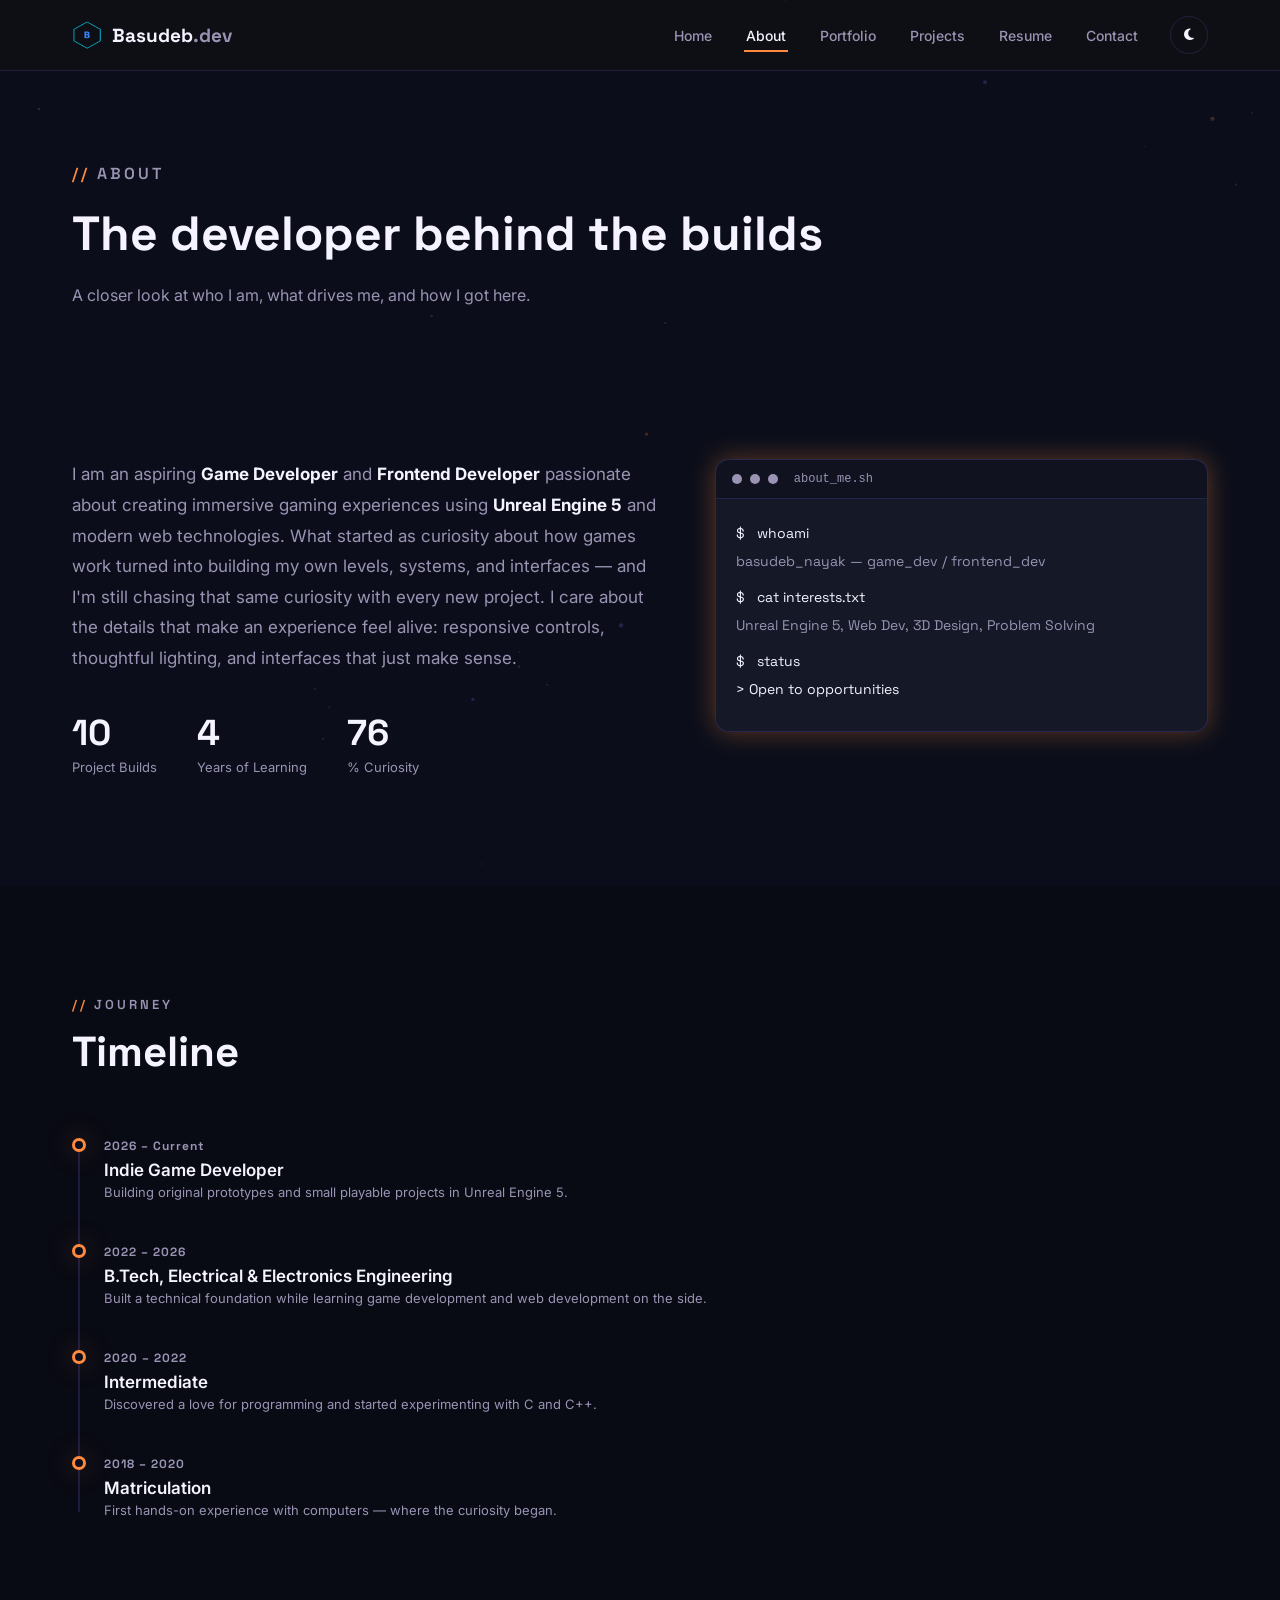
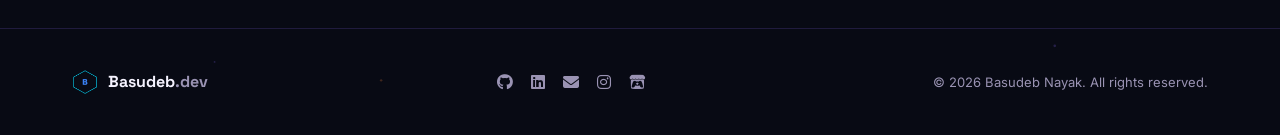
==== about.html @ e7316beb "Add files via upload" ====
<!DOCTYPE html>
<html lang="en">

<head>
  <meta charset="UTF-8">
  <meta name="viewport" content="width=device-width, initial-scale=1.0">
  <title>About | Basudeb Nayak</title>
  <meta name="description" content="About Basudeb Nayak — Game Developer and Frontend Developer.">

  <link rel="icon" href="images/logo.png" type="image/png">
  <link rel="preconnect" href="https://fonts.googleapis.com">
  <link
    href="https://fonts.googleapis.com/css2?family=Space+Grotesk:wght@400;500;600;700&family=Inter:wght@400;500;600&display=swap"
    rel="stylesheet">
  <link rel="stylesheet" href="https://cdnjs.cloudflare.com/ajax/libs/font-awesome/6.5.1/css/all.min.css">

  <link rel="stylesheet" href="css/style.css">
  <link rel="stylesheet" href="css/responsive.css">
</head>

<body>

  <!-- ===================== LOADING SCREEN ===================== -->
  <div id="loader">
    <div class="loader-inner">
      <div class="loader-hex"><span>BN</span></div>
      <div class="loader-bar">
        <div class="loader-fill"></div>
      </div>
      <p class="loader-text">INITIALIZING PORTFOLIO<span class="dots">...</span></p>
    </div>
  </div>

  <div id="scroll-progress"></div>
  <canvas id="particles"></canvas>

  <header id="navbar">
    <div class="nav-container">
      <a href="index.html" class="nav-logo">
        <img src="images/logo.png" alt="Logo">
        <span>Basudeb<em>.dev</em></span>
      </a>

      <div class="nav-right" id="navRight">
        <nav class="nav-links">
          <a href="index.html" class="nav-link">Home</a>
          <a href="about.html" class="nav-link">About</a>
          <a href="index.html#portfolio" class="nav-link">Portfolio</a>
          <a href="projects.html" class="nav-link">Projects</a>
          <a href="resume.html" class="nav-link">Resume</a>
          <a href="contact.html" class="nav-link">Contact</a>
        </nav>
        <div class="nav-actions">
          <button id="themeToggle" aria-label="Toggle theme"><i class="fa-solid fa-moon"></i></button>
        </div>
      </div>

      <button id="hamburger" aria-label="Toggle menu"><span></span><span></span><span></span></button>
    </div>
  </header>

  <main>

    <section class="page-hero">
      <div class="section-container">
        <p class="section-eyebrow reveal">ABOUT</p>
        <h1 class="reveal">The developer behind the builds</h1>
        <p class="reveal">A closer look at who I am, what drives me, and how I got here.</p>
      </div>
    </section>

    <section class="section tight">
      <div class="section-container">
        <div class="about-grid">
          <div class="about-card reveal">
            <p>I am an aspiring <strong>Game Developer</strong> and <strong>Frontend Developer</strong> passionate about
              creating immersive gaming experiences using <strong>Unreal Engine 5</strong> and modern web technologies.
              What started as curiosity about how games work turned into building my own levels, systems, and interfaces
              — and I'm still chasing that same curiosity with every new project. I care about the details that make an
              experience feel alive: responsive controls, thoughtful lighting, and interfaces that just make sense.</p>
            <div class="about-stats">
              <div class="stat"><span class="stat-num" data-count="10">0</span><span class="stat-label">Project
                  Builds</span></div>
              <div class="stat"><span class="stat-num" data-count="4">0</span><span class="stat-label">Years of
                  Learning</span></div>
              <div class="stat"><span class="stat-num" data-count="100">0</span><span class="stat-label">%
                  Curiosity</span></div>
            </div>
          </div>
          <div class="about-terminal reveal">
            <div class="terminal-head">
              <span class="t-dot"></span><span class="t-dot"></span><span class="t-dot"></span>
              <span class="t-title">about_me.sh</span>
            </div>
            <div class="terminal-body">
              <p><span class="prompt">$</span> whoami</p>
              <p class="out">basudeb_nayak — game_dev / frontend_dev</p>
              <p><span class="prompt">$</span> cat interests.txt</p>
              <p class="out">Unreal Engine 5, Web Dev, 3D Design, Problem Solving</p>
              <p><span class="prompt">$</span> status</p>
              <p class="out ok">&gt; Open to opportunities</p>
            </div>
          </div>
        </div>
      </div>
    </section>

    <section class="section alt">
      <div class="section-container">
        <p class="section-eyebrow reveal">JOURNEY</p>
        <h2 class="section-title reveal">Timeline</h2>

        <div class="timeline">
          <div class="timeline-item reveal">
            <div class="timeline-dot"></div>
            <div class="timeline-content">
              <span class="timeline-year">2026 – Current</span>
              <h4>Indie Game Developer</h4>
              <p>Building original prototypes and small playable projects in Unreal Engine 5.</p>
            </div>
          </div>
          <div class="timeline-item reveal">
            <div class="timeline-dot"></div>
            <div class="timeline-content">
              <span class="timeline-year">2022 – 2026</span>
              <h4>B.Tech, Electrical &amp; Electronics Engineering</h4>
              <p>Built a technical foundation while learning game development and web development on the side.</p>
            </div>
          </div>
          <div class="timeline-item reveal">
            <div class="timeline-dot"></div>
            <div class="timeline-content">
              <span class="timeline-year">2020 – 2022</span>
              <h4>Intermediate</h4>
              <p>Discovered a love for programming and started experimenting with C and C++.</p>
            </div>
          </div>
          <div class="timeline-item reveal">
            <div class="timeline-dot"></div>
            <div class="timeline-content">
              <span class="timeline-year">2018 – 2020</span>
              <h4>Matriculation</h4>
              <p>First hands-on experience with computers — where the curiosity began.</p>
            </div>
          </div>
        </div>
      </div>
    </section>

  </main>

  <footer class="footer">
    <div class="section-container footer-container">
      <div class="footer-brand">
        <img src="images/logo.png" alt="Logo">
        <span>Basudeb<em>.dev</em></span>
      </div>
      <div class="footer-socials">
        <a href="https://github.com/yourusername" target="_blank" rel="noopener" aria-label="GitHub"><i
            class="fa-brands fa-github"></i></a>
        <a href="https://linkedin.com/in/yourusername" target="_blank" rel="noopener" aria-label="LinkedIn"><i
            class="fa-brands fa-linkedin"></i></a>
        <a href="mailto:your.email@example.com" aria-label="Email"><i class="fa-solid fa-envelope"></i></a>
        <a href="https://instagram.com/yourusername" target="_blank" rel="noopener" aria-label="Instagram"><i
            class="fa-brands fa-instagram"></i></a>
        <a href="https://yourusername.itch.io" target="_blank" rel="noopener" aria-label="itch.io"><i
            class="fa-brands fa-itch-io"></i></a>
      </div>
      <p class="footer-copy">&copy; <span id="year"></span> Basudeb Nayak. All rights reserved.</p>
    </div>
  </footer>

  <button id="backToTop" aria-label="Back to top"><i class="fa-solid fa-chevron-up"></i></button>

  <script src="js/script.js"></script>
</body>

</html>
---- css/style.css ----
/* ==========================================================
   Basudeb Nayak — Portfolio
   style.css — base styles, layout, components, theme
   ========================================================== */

:root {
  /* Dark (default) theme — "arcade ember": deep indigo, amber primary, violet accent */
  --bg: #0B0E1A;
  --bg-alt: #080A14;
  --card: #141827;
  --card-hover: #1B2036;
  --primary: #FF8A3D;
  --accent: #8B6CFF;
  --text: #F5F3FF;
  --text-secondary: #9A93B3;
  --border: rgba(139, 108, 255, 0.18);
  --shadow-glow: 0 0 26px rgba(255, 138, 61, 0.35);
  --shadow-glow-accent: 0 0 26px rgba(139, 108, 255, 0.35);
  --invert-text: #0B0E1A;

  --font-display: 'Space Grotesk', sans-serif;
  --font-body: 'Inter', sans-serif;

  --radius: 14px;
  --radius-sm: 8px;
  --transition: 0.3s ease;
}

[data-theme="light"] {
  --bg: #FBF9FF;
  --bg-alt: #F3F0FA;
  --card: #FFFFFF;
  --card-hover: #F5F2FC;
  --primary: #E8672A;
  --accent: #6947E0;
  --text: #1C1832;
  --text-secondary: #6B6480;
  --border: rgba(105, 71, 224, 0.16);
  --shadow-glow: 0 0 26px rgba(232, 103, 42, 0.22);
  --shadow-glow-accent: 0 0 26px rgba(105, 71, 224, 0.2);
  --invert-text: #FFFFFF;
}

* { margin: 0; padding: 0; box-sizing: border-box; }

html { scroll-behavior: smooth; }

body {
  font-family: var(--font-body);
  background: var(--bg);
  color: var(--text);
  overflow-x: hidden;
  transition: background var(--transition), color var(--transition);
}

img { max-width: 100%; display: block; }
a { text-decoration: none; color: inherit; }
ul { list-style: none; }
button { font-family: inherit; cursor: pointer; border: none; background: none; color: inherit; }

:focus-visible { outline: 2px solid var(--primary); outline-offset: 3px; }

@media (prefers-reduced-motion: reduce) {
  *, *::before, *::after {
    animation-duration: 0.01ms !important;
    animation-iteration-count: 1 !important;
    transition-duration: 0.01ms !important;
    scroll-behavior: auto !important;
  }
}

.section-container {
  max-width: 1200px;
  margin: 0 auto;
  padding: 0 32px;
}

.section { padding: 110px 0; position: relative; }
.section.alt { background: var(--bg-alt); }
.section.tight { padding: 90px 0 110px; }

.section-eyebrow {
  font-family: var(--font-display);
  color: var(--text-secondary);
  letter-spacing: 3px;
  font-size: 13px;
  font-weight: 600;
  margin-bottom: 12px;
}
.section-eyebrow::before { content: '// '; color: var(--primary); }

.section-title {
  font-family: var(--font-display);
  font-size: clamp(28px, 4vw, 42px);
  font-weight: 700;
  margin-bottom: 56px;
}

.page-hero {
  padding: 160px 0 60px;
  text-align: left;
}
.page-hero .section-eyebrow { margin-bottom: 16px; }
.page-hero h1 {
  font-family: var(--font-display);
  font-size: clamp(32px, 5vw, 48px);
  font-weight: 700;
  margin-bottom: 18px;
}
.page-hero p {
  color: var(--text-secondary);
  font-size: 16px;
  max-width: 560px;
  line-height: 1.7;
}

/* ============== LOADER ============== */
#loader {
  position: fixed;
  inset: 0;
  background: var(--bg);
  z-index: 9999;
  display: flex;
  align-items: center;
  justify-content: center;
  transition: opacity 0.6s ease, visibility 0.6s ease;
}
#loader.hidden { opacity: 0; visibility: hidden; pointer-events: none; }

.loader-inner { text-align: center; }

.loader-hex {
  width: 90px;
  height: 90px;
  margin: 0 auto 24px;
  background: var(--card);
  border: 1px solid var(--border);
  clip-path: polygon(50% 0%, 100% 25%, 100% 75%, 50% 100%, 0% 75%, 0% 25%);
  display: flex;
  align-items: center;
  justify-content: center;
  font-family: var(--font-display);
  font-weight: 700;
  color: var(--text);
  font-size: 22px;
  animation: spin-pulse 2s ease-in-out infinite;
  box-shadow: var(--shadow-glow);
}

@keyframes spin-pulse {
  0%, 100% { transform: scale(1) rotate(0deg); }
  50% { transform: scale(1.08) rotate(8deg); }
}

.loader-bar {
  width: 220px;
  height: 3px;
  background: var(--card);
  border-radius: 4px;
  overflow: hidden;
  margin: 0 auto 16px;
}
.loader-fill {
  height: 100%;
  width: 0%;
  background: var(--primary);
  animation: loading-fill 1.4s ease forwards;
  box-shadow: var(--shadow-glow);
}
@keyframes loading-fill { to { width: 100%; } }

.loader-text {
  font-family: var(--font-display);
  font-size: 12px;
  letter-spacing: 2px;
  color: var(--text-secondary);
}

/* ============== SCROLL PROGRESS ============== */
#scroll-progress {
  position: fixed;
  top: 0; left: 0;
  height: 3px;
  width: 0%;
  background: var(--primary);
  z-index: 1001;
  box-shadow: var(--shadow-glow);
  transition: width 0.1s linear;
}

/* ============== PARTICLE BACKGROUND ============== */
#particles {
  position: fixed;
  inset: 0;
  z-index: 0;
  pointer-events: none;
  opacity: 0.5;
}

/* ============== NAVBAR ============== */
#navbar {
  position: fixed;
  top: 0; left: 0; right: 0;
  z-index: 1000;
  background: rgba(18, 18, 18, 0.6);
  backdrop-filter: blur(14px);
  -webkit-backdrop-filter: blur(14px);
  border-bottom: 1px solid var(--border);
  transition: background var(--transition);
}
[data-theme="light"] #navbar { background: rgba(255, 255, 255, 0.75); }

.nav-container {
  max-width: 1200px;
  margin: 0 auto;
  padding: 16px 32px;
  display: flex;
  align-items: center;
  justify-content: space-between;
}

.nav-logo {
  display: flex;
  align-items: center;
  gap: 10px;
  font-family: var(--font-display);
  font-weight: 700;
  font-size: 19px;
}
.nav-logo img { width: 30px; height: 30px; }
.nav-logo em { font-style: normal; color: var(--text-secondary); }

.nav-right { display: flex; align-items: center; gap: 30px; }
.nav-links { display: flex; gap: 30px; }
.nav-link {
  font-size: 14px;
  font-weight: 500;
  color: var(--text-secondary);
  position: relative;
  padding: 4px 2px;
  transition: color var(--transition);
}
.nav-link::after {
  content: '';
  position: absolute;
  left: 0; bottom: -4px;
  width: 0%;
  height: 2px;
  background: var(--primary);
  transition: width var(--transition);
}
.nav-link:hover, .nav-link.active { color: var(--text); }
.nav-link:hover::after, .nav-link.active::after { width: 100%; }

.nav-actions { display: flex; align-items: center; gap: 14px; }

#themeToggle {
  width: 38px; height: 38px;
  display: flex; align-items: center; justify-content: center;
  border: 1px solid var(--border);
  border-radius: 50%;
  color: var(--text);
  transition: border-color var(--transition), transform var(--transition);
}
#themeToggle:hover { border-color: var(--primary); transform: rotate(20deg); }

#hamburger {
  display: none;
  flex-direction: column;
  gap: 5px;
  width: 26px;
}
#hamburger span {
  height: 2px;
  background: var(--text);
  border-radius: 2px;
  transition: transform var(--transition), opacity var(--transition);
}
#hamburger.open span:nth-child(1) { transform: translateY(7px) rotate(45deg); }
#hamburger.open span:nth-child(2) { opacity: 0; }
#hamburger.open span:nth-child(3) { transform: translateY(-7px) rotate(-45deg); }

/* ============== BUTTONS ============== */
.btn {
  display: inline-flex;
  align-items: center;
  gap: 8px;
  padding: 13px 26px;
  border-radius: var(--radius-sm);
  font-weight: 600;
  font-size: 14px;
  transition: transform var(--transition), box-shadow var(--transition), background var(--transition), border-color var(--transition);
  white-space: nowrap;
}
.btn-primary {
  background: var(--primary);
  color: var(--invert-text);
  box-shadow: var(--shadow-glow);
}
.btn-primary:hover { transform: translateY(-3px); box-shadow: 0 0 34px rgba(255, 138, 61, 0.45); }
[data-theme="light"] .btn-primary:hover { box-shadow: 0 0 34px rgba(232, 103, 42, 0.3); }

.btn-outline {
  border: 1px solid var(--border);
  color: var(--text);
}
.btn-outline:hover { border-color: var(--primary); color: var(--primary); transform: translateY(-3px); }

.btn-ghost { color: var(--text-secondary); }
.btn-ghost:hover { color: var(--text); }

.btn-sm { padding: 9px 16px; font-size: 13px; }
.btn-block { width: 100%; justify-content: center; }

/* ============== HERO ============== */
.hero {
  min-height: 100vh;
  display: flex;
  align-items: center;
  position: relative;
  padding-top: 90px;
  overflow: hidden;
}

.hero-grid {
  position: absolute;
  inset: 0;
  background-image:
    linear-gradient(var(--border) 1px, transparent 1px),
    linear-gradient(90deg, var(--border) 1px, transparent 1px);
  background-size: 48px 48px;
  mask-image: radial-gradient(ellipse at 30% 40%, black 0%, transparent 70%);
  z-index: 0;
}

.hero-container {
  display: grid;
  grid-template-columns: 1.15fr 0.85fr;
  gap: 40px;
  align-items: center;
  position: relative;
  z-index: 1;
}

.hero-eyebrow {
  display: inline-flex;
  align-items: center;
  gap: 8px;
  font-family: var(--font-display);
  font-size: 12px;
  letter-spacing: 2px;
  color: var(--text-secondary);
  margin-bottom: 18px;
}
.hero-eyebrow .dot {
  width: 8px; height: 8px;
  border-radius: 50%;
  background: var(--primary);
  box-shadow: var(--shadow-glow);
  animation: blink 1.6s ease-in-out infinite;
}
@keyframes blink { 0%, 100% { opacity: 1; } 50% { opacity: 0.3; } }

.hero-text h1 {
  font-family: var(--font-display);
  font-size: clamp(34px, 5vw, 54px);
  font-weight: 700;
  line-height: 1.15;
  margin-bottom: 12px;
}
.highlight { color: var(--accent); border-bottom: 3px solid var(--primary); padding-bottom: 2px; }

.typing-wrap {
  font-family: var(--font-display);
  font-size: clamp(18px, 2.4vw, 26px);
  font-weight: 600;
  color: var(--text-secondary);
  min-height: 34px;
  margin-bottom: 20px;
}
.cursor { color: var(--primary); animation: blink 0.9s step-end infinite; }

.hero-desc {
  color: var(--text-secondary);
  font-size: 16px;
  max-width: 480px;
  margin-bottom: 32px;
  line-height: 1.7;
}

.hero-buttons { display: flex; flex-wrap: wrap; gap: 14px; margin-bottom: 32px; }

.hero-socials { display: flex; gap: 16px; }
.hero-socials a {
  width: 42px; height: 42px;
  border: 1px solid var(--border);
  border-radius: 50%;
  display: flex; align-items: center; justify-content: center;
  font-size: 17px;
  transition: all var(--transition);
}
.hero-socials a:hover {
  border-color: var(--primary);
  color: var(--text);
  transform: translateY(-4px);
  box-shadow: var(--shadow-glow-accent);
}

.hero-visual { position: relative; display: flex; align-items: center; justify-content: center; }

.hex-frame { position: relative; width: 300px; height: 300px; }
.hex-frame img {
  width: 100%; height: 100%; object-fit: cover;
  clip-path: polygon(50% 2%, 96% 26%, 96% 74%, 50% 98%, 4% 74%, 4% 26%);
}
.hex-ring {
  position: absolute; inset: -10px;
  fill: none;
  stroke: var(--text);
  stroke-width: 2;
  opacity: 0.6;
  animation: spin 14s linear infinite;
}
@keyframes spin { to { transform: rotate(360deg); } }

.hud-chip {
  position: absolute;
  display: flex; align-items: center; gap: 8px;
  background: var(--card);
  border: 1px solid var(--border);
  padding: 9px 14px;
  border-radius: 30px;
  font-size: 12px;
  font-weight: 600;
  box-shadow: 0 8px 24px rgba(0,0,0,0.35);
  animation: float 4s ease-in-out infinite;
}
.hud-chip i { color: var(--text); }
.chip-1 { top: 6%; left: -8%; animation-delay: 0s; }
.chip-2 { bottom: 12%; right: -10%; animation-delay: 1.2s; }
.chip-3 { bottom: -4%; left: 4%; animation-delay: 2.2s; }
@keyframes float { 0%, 100% { transform: translateY(0); } 50% { transform: translateY(-10px); } }

.scroll-cue {
  position: absolute;
  bottom: 32px; left: 50%;
  transform: translateX(-50%);
  color: var(--text-secondary);
  font-size: 18px;
  animation: float 2s ease-in-out infinite;
}

/* ============== REVEAL ANIMATION ============== */
.reveal {
  opacity: 0;
  transform: translateY(30px);
  transition: opacity 0.7s ease, transform 0.7s ease;
}
.reveal.in-view { opacity: 1; transform: translateY(0); }

/* ============== PORTFOLIO SECTION (Home: projects preview + skills) ============== */
.portfolio-subhead {
  display: flex;
  align-items: baseline;
  justify-content: space-between;
  flex-wrap: wrap;
  gap: 12px;
  margin-bottom: 32px;
}
.portfolio-subhead h3 { font-family: var(--font-display); font-size: 22px; }
.view-all-link { font-size: 13px; font-weight: 600; color: var(--text-secondary); display: inline-flex; align-items: center; gap: 6px; transition: color var(--transition), transform var(--transition); }
.view-all-link:hover { color: var(--text); transform: translateX(4px); }

/* ============== ABOUT ============== */
.about-grid {
  display: grid;
  grid-template-columns: 1.1fr 0.9fr;
  gap: 40px;
  align-items: start;
}

.about-card p {
  color: var(--text-secondary);
  font-size: 17px;
  line-height: 1.8;
  margin-bottom: 36px;
}
.about-card strong { color: var(--text); }

.about-stats { display: flex; gap: 40px; }
.stat-num {
  display: block;
  font-family: var(--font-display);
  font-size: 36px;
  font-weight: 700;
  color: var(--text);
}
.stat-label { color: var(--text-secondary); font-size: 13px; }

.about-terminal {
  background: var(--card);
  border: 1px solid var(--border);
  border-radius: var(--radius);
  overflow: hidden;
  box-shadow: var(--shadow-glow);
}
.terminal-head {
  display: flex; align-items: center; gap: 8px;
  padding: 12px 16px;
  background: rgba(0,0,0,0.2);
  border-bottom: 1px solid var(--border);
}
.t-dot { width: 10px; height: 10px; border-radius: 50%; background: var(--text-secondary); }
.t-title { margin-left: 8px; font-size: 12px; color: var(--text-secondary); font-family: monospace; }

.terminal-body { padding: 20px; font-family: 'Space Grotesk', monospace; font-size: 14px; line-height: 2; }
.terminal-body .prompt { color: var(--text); margin-right: 8px; }
.terminal-body .out { color: var(--text-secondary); margin-bottom: 8px; }
.terminal-body .out.ok { color: var(--text); }

/* ============== TIMELINE ============== */
.timeline { position: relative; padding-left: 32px; }
.timeline::before {
  content: '';
  position: absolute;
  left: 6px; top: 6px; bottom: 6px;
  width: 2px;
  background: var(--border);
}
.timeline-item { position: relative; padding-bottom: 40px; }
.timeline-item:last-child { padding-bottom: 0; }
.timeline-dot {
  position: absolute;
  left: -32px; top: 4px;
  width: 14px; height: 14px;
  border-radius: 50%;
  background: var(--bg);
  border: 3px solid var(--primary);
  box-shadow: var(--shadow-glow);
}
.timeline-year {
  display: inline-block;
  font-family: var(--font-display);
  font-size: 12px;
  color: var(--text-secondary);
  font-weight: 700;
  letter-spacing: 1px;
  margin-bottom: 6px;
}
.timeline-content h4 { font-size: 17px; font-weight: 600; margin-bottom: 4px; }
.timeline-content p { font-size: 13px; color: var(--text-secondary); }

/* ============== SKILLS ============== */
.skills-columns {
  display: grid;
  grid-template-columns: repeat(3, 1fr);
  gap: 40px;
}
.skill-category h3 {
  font-family: var(--font-display);
  font-size: 18px;
  margin-bottom: 24px;
  display: flex; align-items: center; gap: 10px;
}
.skill-category h3 i { color: var(--text-secondary); }

.skill-bar-item { margin-bottom: 20px; }
.skill-bar-label { display: flex; justify-content: space-between; font-size: 13px; margin-bottom: 8px; color: var(--text-secondary); }
.skill-bar {
  height: 8px;
  background: var(--card);
  border-radius: 8px;
  overflow: hidden;
  border: 1px solid var(--border);
}
.skill-fill {
  height: 100%;
  width: 0%;
  border-radius: 8px;
  background: var(--primary);
  box-shadow: var(--shadow-glow);
  transition: width 1.4s cubic-bezier(0.22, 1, 0.36, 1);
}

.skill-circles { display: grid; grid-template-columns: 1fr 1fr; gap: 24px; }
.circle-skill { display: flex; flex-direction: column; align-items: center; gap: 10px; }
.circle-skill svg { width: 84px; height: 84px; transform: rotate(-90deg); }
.circle-skill .bg { fill: none; stroke: var(--border); stroke-width: 8; }
.circle-skill .fg {
  fill: none;
  stroke: var(--primary);
  stroke-width: 8;
  stroke-linecap: round;
  stroke-dasharray: 264;
  stroke-dashoffset: 264;
  transition: stroke-dashoffset 1.6s cubic-bezier(0.22, 1, 0.36, 1);
}
.circle-label { font-size: 12px; text-align: center; color: var(--text-secondary); font-weight: 600; }

.skill-cards { display: grid; grid-template-columns: 1fr 1fr; gap: 16px; }
.skill-card {
  background: var(--card);
  border: 1px solid var(--border);
  border-radius: var(--radius-sm);
  padding: 20px 12px;
  display: flex; flex-direction: column; align-items: center; gap: 10px;
  transition: transform var(--transition), box-shadow var(--transition), border-color var(--transition);
}
.skill-card i { font-size: 26px; color: var(--text-secondary); }
.skill-card span { font-size: 13px; font-weight: 600; }
.skill-card:hover { transform: translateY(-6px); border-color: var(--primary); box-shadow: var(--shadow-glow-accent); }
.skill-card:hover i { color: var(--text); }

/* ============== PROJECTS ============== */
.filter-buttons { display: flex; gap: 12px; margin-bottom: 40px; flex-wrap: wrap; }
.filter-btn {
  padding: 9px 20px;
  border: 1px solid var(--border);
  border-radius: 30px;
  font-size: 13px;
  font-weight: 600;
  color: var(--text-secondary);
  transition: all var(--transition);
}
.filter-btn:hover { color: var(--text); border-color: var(--primary); }
.filter-btn.active {
  background: var(--primary);
  color: var(--invert-text);
  border-color: transparent;
}

.projects-grid {
  display: grid;
  grid-template-columns: repeat(3, 1fr);
  gap: 28px;
}
.project-card {
  background: var(--card);
  border: 1px solid var(--border);
  border-radius: var(--radius);
  overflow: hidden;
  transition: transform 0.45s ease, box-shadow 0.45s ease;
  transform-style: preserve-3d;
  cursor: pointer;
}
.project-card:hover {
  transform: translateY(-10px) rotateX(3deg) rotateY(-3deg);
  box-shadow: var(--shadow-glow);
}
.project-card.hide { display: none; }

.project-img { overflow: hidden; height: 190px; }
.project-img img { width: 100%; height: 100%; object-fit: cover; transition: transform 0.6s ease; }
.project-card:hover .project-img img { transform: scale(1.08); }

.project-body { padding: 22px; }
.project-body h3 { font-family: var(--font-display); font-size: 19px; margin-bottom: 10px; }
.project-body p { color: var(--text-secondary); font-size: 14px; line-height: 1.7; margin-bottom: 16px; }

.project-tech { display: flex; flex-wrap: wrap; gap: 8px; margin-bottom: 4px; }
.project-tech span {
  font-size: 11px;
  font-weight: 600;
  padding: 5px 10px;
  border-radius: 20px;
  background: var(--bg-alt);
  border: 1px solid var(--border);
  color: var(--text-secondary);
}
.project-links { display: flex; gap: 10px; flex-wrap: wrap; margin-top: 16px; }

.project-open-hint {
  display: inline-flex; align-items: center; gap: 6px;
  font-size: 12px; font-weight: 600; color: var(--text-secondary);
}

/* ---- Project modal ---- */
.modal-overlay {
  position: fixed; inset: 0;
  background: rgba(0,0,0,0.7);
  backdrop-filter: blur(6px);
  z-index: 2000;
  display: flex;
  align-items: flex-start;
  justify-content: center;
  padding: 60px 20px;
  opacity: 0;
  visibility: hidden;
  transition: opacity 0.35s ease, visibility 0.35s ease;
  overflow-y: auto;
}
.modal-overlay.open { opacity: 1; visibility: visible; }

.modal-box {
  background: var(--card);
  border: 1px solid var(--border);
  border-radius: var(--radius);
  max-width: 720px;
  width: 100%;
  padding: 0;
  transform: translateY(24px);
  transition: transform 0.35s ease;
  box-shadow: var(--shadow-glow);
}
.modal-overlay.open .modal-box { transform: translateY(0); }

.modal-media {
  position: relative;
  width: 100%;
  aspect-ratio: 16/9;
  background: #000;
  border-radius: var(--radius) var(--radius) 0 0;
  overflow: hidden;
}
.modal-media iframe, .modal-media img { width: 100%; height: 100%; object-fit: cover; border: none; }

.modal-close {
  position: absolute;
  top: 14px; right: 14px;
  width: 36px; height: 36px;
  border-radius: 50%;
  background: rgba(0,0,0,0.6);
  color: #fff;
  display: flex; align-items: center; justify-content: center;
  z-index: 2;
  transition: background var(--transition);
}
.modal-close:hover { background: rgba(0,0,0,0.85); }

.modal-content { padding: 30px 32px 32px; }
.modal-content h3 { font-family: var(--font-display); font-size: 24px; margin-bottom: 6px; }
.modal-tags { display: flex; gap: 8px; flex-wrap: wrap; margin-bottom: 20px; }
.modal-block { margin-bottom: 20px; }
.modal-block h4 { font-size: 13px; letter-spacing: 1px; text-transform: uppercase; color: var(--text-secondary); margin-bottom: 8px; }
.modal-block p, .modal-block li { font-size: 14px; color: var(--text-secondary); line-height: 1.75; }
.modal-block ul { padding-left: 18px; list-style: disc; }
.modal-actions { display: flex; gap: 12px; flex-wrap: wrap; margin-top: 24px; }

/* ============== RESUME PAGE ============== */
.resume-panel {
  background: var(--card);
  border: 1px solid var(--border);
  border-radius: var(--radius);
  padding: 32px;
  display: flex;
  align-items: center;
  justify-content: space-between;
  gap: 24px;
  margin-bottom: 64px;
  box-shadow: var(--shadow-glow);
  flex-wrap: wrap;
}
.resume-info { display: flex; align-items: center; gap: 20px; }
.resume-icon { font-size: 40px; color: var(--text-secondary); }
.resume-info h3 { font-family: var(--font-display); font-size: 18px; margin-bottom: 6px; }
.resume-info p { color: var(--text-secondary); font-size: 14px; }
.resume-actions { display: flex; gap: 12px; flex-wrap: wrap; }

.resume-doc {
  background: var(--card);
  border: 1px solid var(--border);
  border-radius: var(--radius);
  padding: 40px;
}
.resume-doc-head { display: flex; justify-content: space-between; align-items: flex-start; flex-wrap: wrap; gap: 20px; margin-bottom: 36px; padding-bottom: 24px; border-bottom: 1px solid var(--border); }
.resume-doc-head h3 { font-family: var(--font-display); font-size: 26px; margin-bottom: 6px; }
.resume-doc-head p { color: var(--text-secondary); font-size: 14px; }
.resume-block { margin-bottom: 32px; }
.resume-block:last-child { margin-bottom: 0; }
.resume-block h4 { font-family: var(--font-display); font-size: 15px; letter-spacing: 1px; text-transform: uppercase; color: var(--text-secondary); margin-bottom: 16px; }
.resume-block p { color: var(--text-secondary); font-size: 14px; line-height: 1.8; }
.resume-skill-tags { display: flex; flex-wrap: wrap; gap: 10px; }
.resume-skill-tags span { font-size: 12px; font-weight: 600; padding: 7px 14px; border-radius: 20px; background: var(--bg-alt); border: 1px solid var(--border); }
.resume-entry { display: flex; justify-content: space-between; gap: 20px; padding: 14px 0; border-bottom: 1px solid var(--border); flex-wrap: wrap; }
.resume-entry:last-child { border-bottom: none; }
.resume-entry-title { font-weight: 600; font-size: 14px; }
.resume-entry-sub { font-size: 13px; color: var(--text-secondary); }
.resume-entry-date { font-size: 12px; color: var(--text-secondary); font-family: var(--font-display); white-space: nowrap; }

/* ============== CONTACT ============== */
.contact-grid {
  display: grid;
  grid-template-columns: 0.8fr 1.2fr;
  gap: 48px;
}
.contact-lead { color: var(--text-secondary); font-size: 16px; line-height: 1.7; margin-bottom: 32px; }
.contact-item {
  display: flex; align-items: center; gap: 14px;
  padding: 14px 0;
  border-bottom: 1px solid var(--border);
  font-size: 14px;
  font-weight: 500;
  transition: color var(--transition), transform var(--transition);
}
.contact-item i { color: var(--text-secondary); width: 20px; text-align: center; }
.contact-item:hover { color: var(--text); transform: translateX(6px); }

.contact-form { display: flex; flex-direction: column; gap: 22px; }
.form-group { position: relative; }
.form-group input, .form-group textarea {
  width: 100%;
  padding: 14px 16px;
  background: var(--bg-alt);
  border: 1px solid var(--border);
  border-radius: var(--radius-sm);
  color: var(--text);
  font-family: inherit;
  font-size: 14px;
  resize: vertical;
  transition: border-color var(--transition), box-shadow var(--transition);
}
.form-group input:focus, .form-group textarea:focus {
  outline: none;
  border-color: var(--primary);
  box-shadow: 0 0 0 3px rgba(139, 108, 255, 0.18);
}
[data-theme="light"] .form-group input:focus, [data-theme="light"] .form-group textarea:focus {
  box-shadow: 0 0 0 3px rgba(105, 71, 224, 0.14);
}
.form-group label {
  position: absolute;
  left: 16px; top: 14px;
  color: var(--text-secondary);
  font-size: 14px;
  pointer-events: none;
  transition: all var(--transition);
  background: var(--bg-alt);
  padding: 0 4px;
}
.form-group input:focus + label,
.form-group input:not(:placeholder-shown) + label,
.form-group textarea:focus + label,
.form-group textarea:not(:placeholder-shown) + label {
  top: -9px;
  font-size: 11px;
  color: var(--text);
}
.form-note { font-size: 13px; color: var(--text); min-height: 18px; text-align: center; }

/* ============== FOOTER ============== */
.footer {
  background: var(--bg-alt);
  border-top: 1px solid var(--border);
  padding: 40px 0;
}
.footer-container {
  display: flex;
  align-items: center;
  justify-content: space-between;
  flex-wrap: wrap;
  gap: 20px;
}
.footer-brand { display: flex; align-items: center; gap: 10px; font-family: var(--font-display); font-weight: 700; }
.footer-brand img { width: 26px; height: 26px; }
.footer-brand em { font-style: normal; color: var(--text-secondary); }
.footer-socials { display: flex; gap: 18px; }
.footer-socials a { font-size: 16px; color: var(--text-secondary); transition: color var(--transition); }
.footer-socials a:hover { color: var(--text); }
.footer-copy { font-size: 13px; color: var(--text-secondary); }

/* ============== BACK TO TOP (bottom-left) ============== */
#backToTop {
  position: fixed;
  bottom: 28px; left: 28px;
  width: 46px; height: 46px;
  border-radius: 50%;
  background: var(--primary);
  color: var(--invert-text);
  display: flex; align-items: center; justify-content: center;
  box-shadow: var(--shadow-glow);
  opacity: 0;
  visibility: hidden;
  transform: translateY(20px);
  transition: all var(--transition);
  z-index: 900;
}
#backToTop.show { opacity: 1; visibility: visible; transform: translateY(0); }
#backToTop:hover { transform: translateY(-4px); }
---- css/responsive.css ----
/* ==========================================================
   responsive.css — tablet & mobile breakpoints
   ========================================================== */

/* ============== TABLET (<= 1024px) ============== */
@media (max-width: 1024px) {
  .section { padding: 90px 0; }

  .hero-container { grid-template-columns: 1fr; text-align: left; }
  .hero-visual { order: -1; margin-bottom: 20px; }
  .hex-frame { width: 220px; height: 220px; margin: 0 auto; }

  .about-grid { grid-template-columns: 1fr; }
  .skills-columns { grid-template-columns: 1fr 1fr; }
  .projects-grid { grid-template-columns: 1fr 1fr; }
  .contact-grid { grid-template-columns: 1fr; }
  .resume-doc { padding: 30px; }
}

/* ============== MOBILE NAV (<= 900px) ============== */
@media (max-width: 900px) {
  #hamburger { display: flex; }

  .nav-right {
    position: fixed;
    top: 66px; right: 0;
    width: 260px;
    height: calc(100vh - 66px);
    background: var(--bg);
    border-left: 1px solid var(--border);
    flex-direction: column;
    align-items: flex-start;
    justify-content: flex-start;
    padding: 32px 28px;
    gap: 28px;
    transform: translateX(100%);
    transition: transform 0.35s ease;
    z-index: 999;
  }
  .nav-right.open { transform: translateX(0); }
  .nav-links { flex-direction: column; gap: 22px; }
}

/* ============== SMALL TABLET / LARGE PHONE (<= 768px) ============== */
@media (max-width: 768px) {
  .section-container { padding: 0 22px; }

  .hero-buttons { flex-direction: column; align-items: stretch; }
  .hero-buttons .btn { justify-content: center; }

  .skills-columns { grid-template-columns: 1fr; }
  .skill-circles { grid-template-columns: 1fr 1fr; }

  .projects-grid { grid-template-columns: 1fr; }

  .about-stats { gap: 24px; flex-wrap: wrap; }

  .resume-panel { flex-direction: column; align-items: flex-start; }
  .resume-actions { width: 100%; }
  .resume-actions .btn { flex: 1; justify-content: center; }
  .resume-entry { flex-direction: column; gap: 4px; }

  .footer-container { flex-direction: column; text-align: center; }
}

/* ============== MOBILE (<= 480px) ============== */
@media (max-width: 480px) {
  .hero { padding-top: 100px; }
  .hero-text h1 { font-size: 30px; }
  .typing-wrap { font-size: 17px; }

  .hex-frame { width: 180px; height: 180px; }
  .hud-chip { font-size: 10px; padding: 7px 10px; }
  .chip-1 { left: -4%; }
  .chip-2 { right: -4%; }

  .section-title { font-size: 26px; }
  .page-hero { padding: 140px 0 40px; }

  .skill-cards { grid-template-columns: 1fr 1fr; }
  .filter-buttons { gap: 8px; }
  .filter-btn { padding: 7px 14px; font-size: 12px; }

  .modal-content { padding: 22px 18px 26px; }
  #backToTop { left: 16px; bottom: 16px; width: 42px; height: 42px; }
}
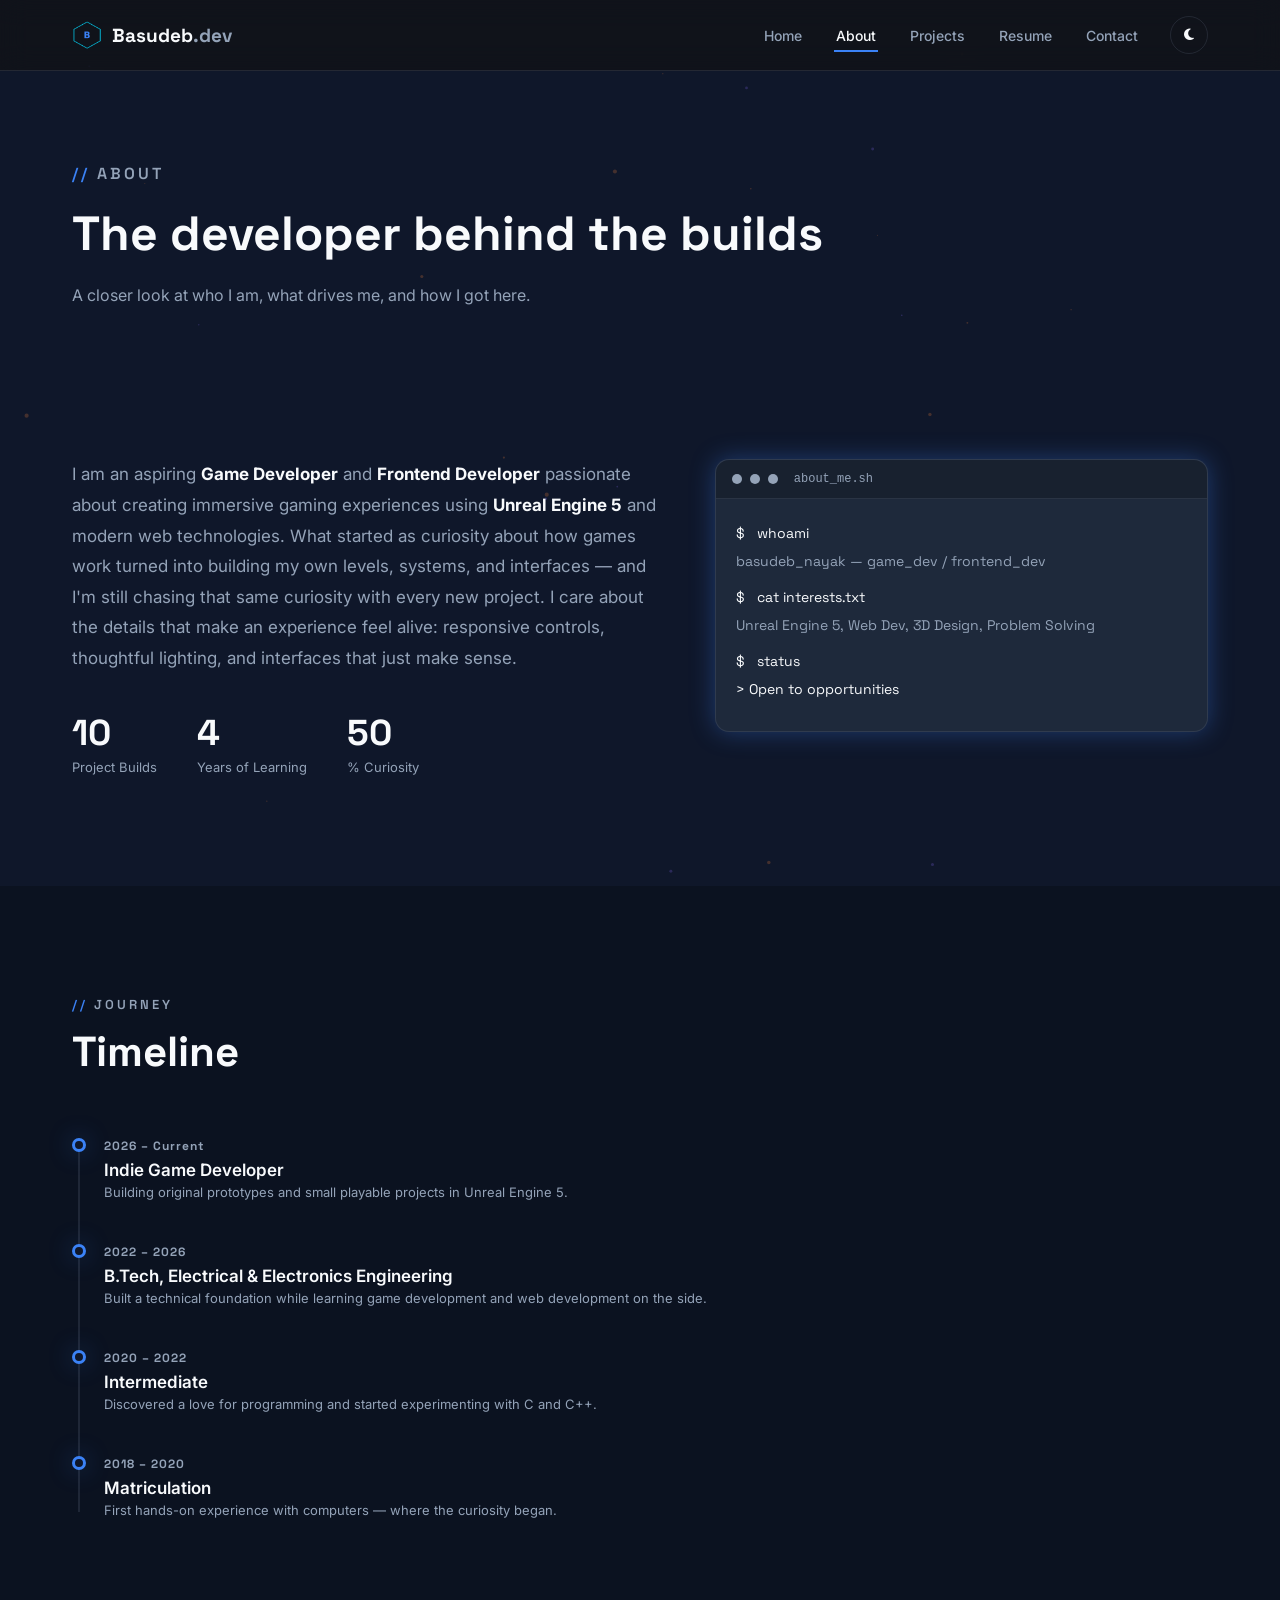
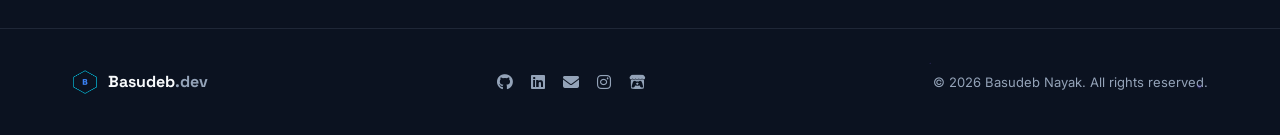
==== commit 776a6051: "Update about.html remove portfolio option from navbar in about page" ====
--- a/about.html
+++ b/about.html
@@ -45,7 +45,6 @@
         <nav class="nav-links">
           <a href="index.html" class="nav-link">Home</a>
           <a href="about.html" class="nav-link">About</a>
-          <a href="index.html#portfolio" class="nav-link">Portfolio</a>
           <a href="projects.html" class="nav-link">Projects</a>
           <a href="resume.html" class="nav-link">Resume</a>
           <a href="contact.html" class="nav-link">Contact</a>
@@ -175,4 +174,4 @@
   <script src="js/script.js"></script>
 </body>
 
-</html>+</html>
--- a/css/style.css
+++ b/css/style.css
@@ -4,19 +4,19 @@
    ========================================================== */
 
 :root {
-  /* Dark (default) theme — "arcade ember": deep indigo, amber primary, violet accent */
-  --bg: #0B0E1A;
-  --bg-alt: #080A14;
-  --card: #141827;
-  --card-hover: #1B2036;
-  --primary: #FF8A3D;
-  --accent: #8B6CFF;
-  --text: #F5F3FF;
-  --text-secondary: #9A93B3;
-  --border: rgba(139, 108, 255, 0.18);
-  --shadow-glow: 0 0 26px rgba(255, 138, 61, 0.35);
-  --shadow-glow-accent: 0 0 26px rgba(139, 108, 255, 0.35);
-  --invert-text: #0B0E1A;
+  /* Dark (default) theme — blue/cyan, matching the old site */
+  --bg: #0F172A;
+  --bg-alt: #0B1220;
+  --card: #1E293B;
+  --card-hover: #24324a;
+  --primary: #3B82F6;
+  --accent: #06B6D4;
+  --text: #F8FAFC;
+  --text-secondary: #94A3B8;
+  --border: rgba(148, 163, 184, 0.15);
+  --shadow-glow: 0 0 24px rgba(59, 130, 246, 0.35);
+  --shadow-glow-accent: 0 0 24px rgba(6, 182, 212, 0.35);
+  --invert-text: #0F172A;
 
   --font-display: 'Space Grotesk', sans-serif;
   --font-body: 'Inter', sans-serif;
@@ -27,17 +27,17 @@
 }
 
 [data-theme="light"] {
-  --bg: #FBF9FF;
-  --bg-alt: #F3F0FA;
+  --bg: #F1F5F9;
+  --bg-alt: #E2E8F0;
   --card: #FFFFFF;
-  --card-hover: #F5F2FC;
-  --primary: #E8672A;
-  --accent: #6947E0;
-  --text: #1C1832;
-  --text-secondary: #6B6480;
-  --border: rgba(105, 71, 224, 0.16);
-  --shadow-glow: 0 0 26px rgba(232, 103, 42, 0.22);
-  --shadow-glow-accent: 0 0 26px rgba(105, 71, 224, 0.2);
+  --card-hover: #F8FAFC;
+  --primary: #2563EB;
+  --accent: #0891B2;
+  --text: #0F172A;
+  --text-secondary: #475569;
+  --border: rgba(15, 23, 42, 0.1);
+  --shadow-glow: 0 0 24px rgba(37, 99, 235, 0.2);
+  --shadow-glow-accent: 0 0 24px rgba(8, 145, 178, 0.2);
   --invert-text: #FFFFFF;
 }
 
@@ -861,7 +861,7 @@
 /* ============== BACK TO TOP (bottom-left) ============== */
 #backToTop {
   position: fixed;
-  bottom: 28px; left: 28px;
+  bottom: 28px; right: 28px;
   width: 46px; height: 46px;
   border-radius: 50%;
   background: var(--primary);
--- a/css/responsive.css
+++ b/css/responsive.css
@@ -82,5 +82,5 @@
   .filter-btn { padding: 7px 14px; font-size: 12px; }
 
   .modal-content { padding: 22px 18px 26px; }
-  #backToTop { left: 16px; bottom: 16px; width: 42px; height: 42px; }
+  #backToTop { right: 16px; bottom: 16px; width: 42px; height: 42px; }
 }
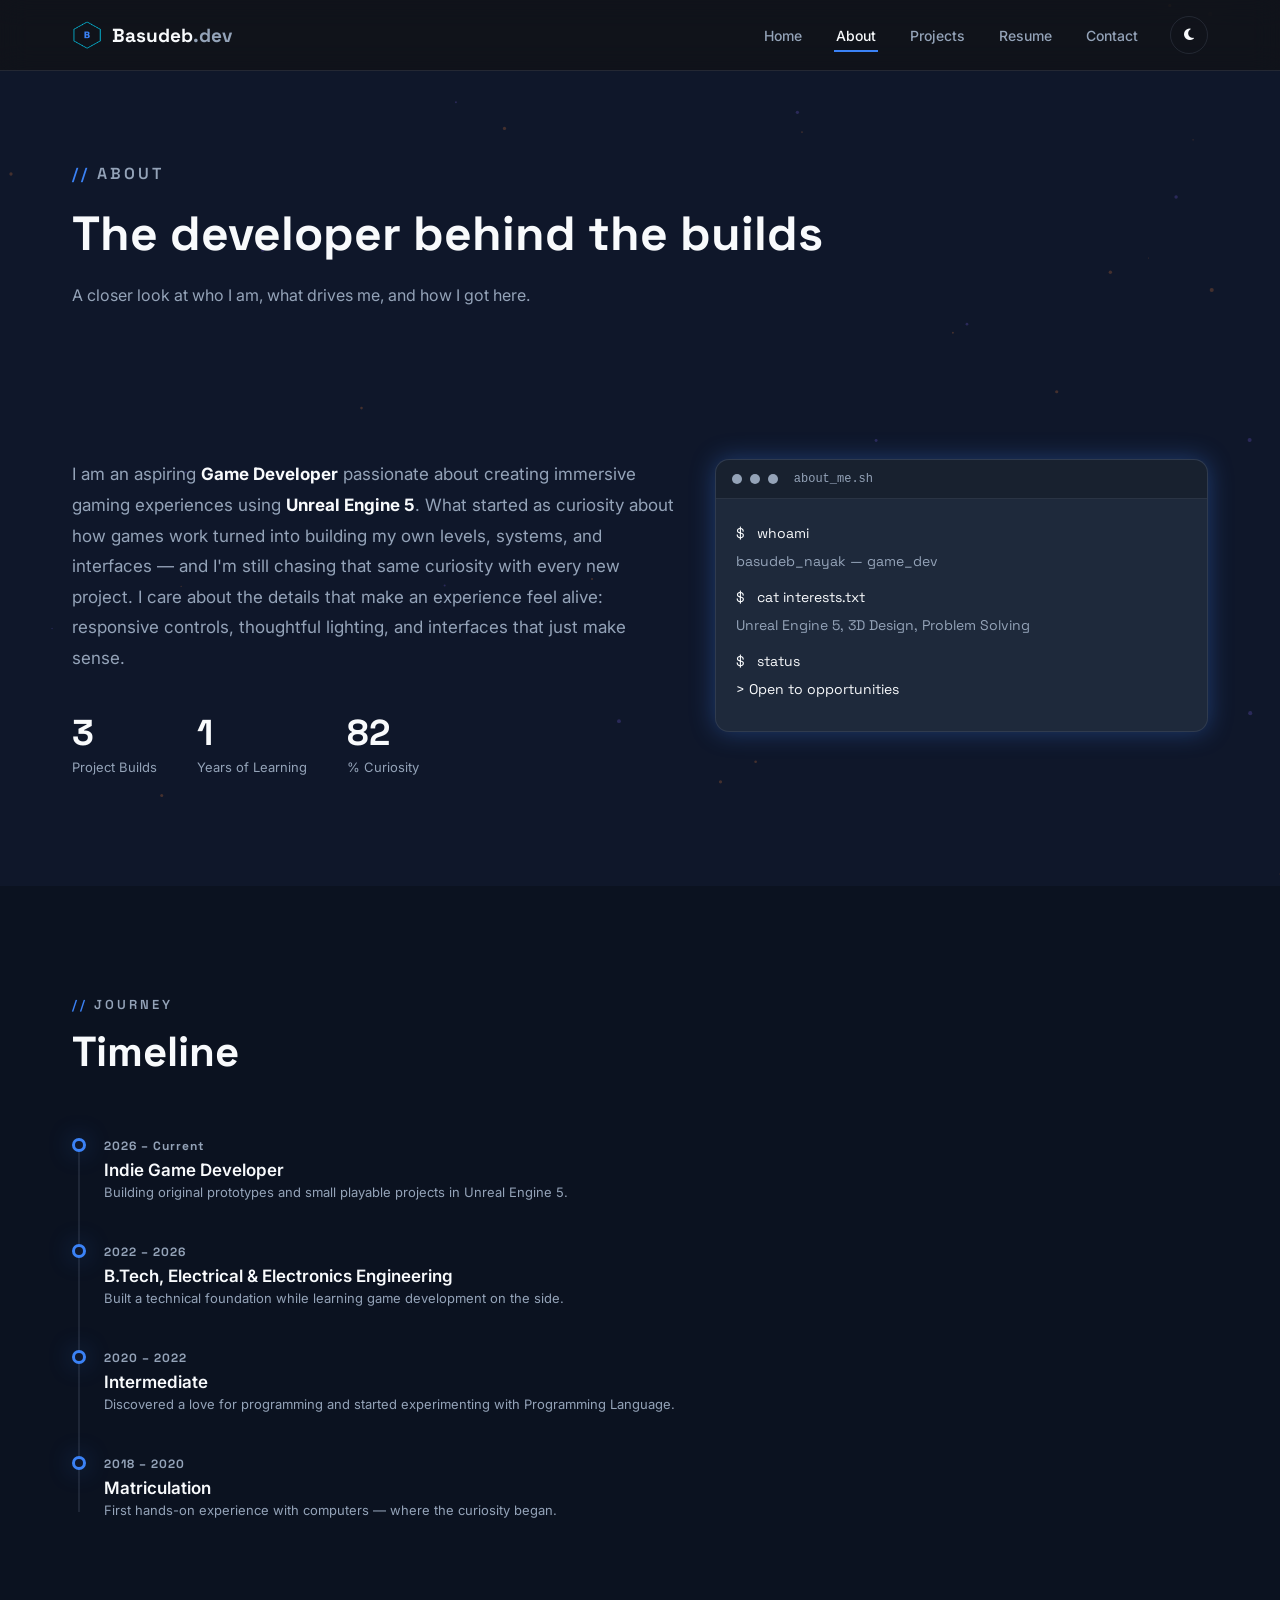
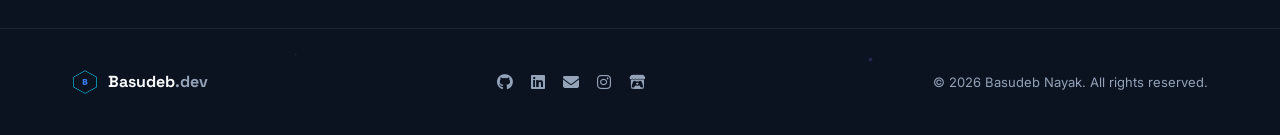
==== commit e6a5bf21: "Update about.html timeline" ====
--- a/about.html
+++ b/about.html
@@ -30,10 +30,10 @@
       <p class="loader-text">INITIALIZING PORTFOLIO<span class="dots">...</span></p>
     </div>
   </div>
-
+<!-- ===================== SCROLL PROGRESS ===================== -->
   <div id="scroll-progress"></div>
   <canvas id="particles"></canvas>
-
+<!-- ===================== NAVBAR ===================== -->
   <header id="navbar">
     <div class="nav-container">
       <a href="index.html" class="nav-logo">
@@ -59,7 +59,7 @@
   </header>
 
   <main>
-
+<!-- ===================== HERO ===================== -->
     <section class="page-hero">
       <div class="section-container">
         <p class="section-eyebrow reveal">ABOUT</p>
@@ -72,15 +72,15 @@
       <div class="section-container">
         <div class="about-grid">
           <div class="about-card reveal">
-            <p>I am an aspiring <strong>Game Developer</strong> and <strong>Frontend Developer</strong> passionate about
-              creating immersive gaming experiences using <strong>Unreal Engine 5</strong> and modern web technologies.
-              What started as curiosity about how games work turned into building my own levels, systems, and interfaces
+            <p>I am an aspiring <strong>Game Developer</strong> passionate about
+              creating immersive gaming experiences using <strong>Unreal Engine 5</strong>. What started as curiosity 
+              about how games work turned into building my own levels, systems, and interfaces
               — and I'm still chasing that same curiosity with every new project. I care about the details that make an
               experience feel alive: responsive controls, thoughtful lighting, and interfaces that just make sense.</p>
             <div class="about-stats">
-              <div class="stat"><span class="stat-num" data-count="10">0</span><span class="stat-label">Project
+              <div class="stat"><span class="stat-num" data-count="3">0</span><span class="stat-label">Project
                   Builds</span></div>
-              <div class="stat"><span class="stat-num" data-count="4">0</span><span class="stat-label">Years of
+              <div class="stat"><span class="stat-num" data-count="1">0</span><span class="stat-label">Years of
                   Learning</span></div>
               <div class="stat"><span class="stat-num" data-count="100">0</span><span class="stat-label">%
                   Curiosity</span></div>
@@ -93,9 +93,9 @@
             </div>
             <div class="terminal-body">
               <p><span class="prompt">$</span> whoami</p>
-              <p class="out">basudeb_nayak — game_dev / frontend_dev</p>
+              <p class="out">basudeb_nayak — game_dev</p>
               <p><span class="prompt">$</span> cat interests.txt</p>
-              <p class="out">Unreal Engine 5, Web Dev, 3D Design, Problem Solving</p>
+              <p class="out">Unreal Engine 5, 3D Design, Problem Solving</p>
               <p><span class="prompt">$</span> status</p>
               <p class="out ok">&gt; Open to opportunities</p>
             </div>
@@ -103,7 +103,7 @@
         </div>
       </div>
     </section>
-
+<!-- ===================== JOURNEY ===================== -->
     <section class="section alt">
       <div class="section-container">
         <p class="section-eyebrow reveal">JOURNEY</p>
@@ -123,7 +123,7 @@
             <div class="timeline-content">
               <span class="timeline-year">2022 – 2026</span>
               <h4>B.Tech, Electrical &amp; Electronics Engineering</h4>
-              <p>Built a technical foundation while learning game development and web development on the side.</p>
+              <p>Built a technical foundation while learning game development on the side.</p>
             </div>
           </div>
           <div class="timeline-item reveal">
@@ -131,7 +131,7 @@
             <div class="timeline-content">
               <span class="timeline-year">2020 – 2022</span>
               <h4>Intermediate</h4>
-              <p>Discovered a love for programming and started experimenting with C and C++.</p>
+              <p>Discovered a love for programming and started experimenting with Programming Language.</p>
             </div>
           </div>
           <div class="timeline-item reveal">
@@ -147,7 +147,7 @@
     </section>
 
   </main>
-
+<!-- ===================== FOOTER ===================== -->
   <footer class="footer">
     <div class="section-container footer-container">
       <div class="footer-brand">
--- a/css/style.css
+++ b/css/style.css
@@ -182,7 +182,7 @@
   top: 0; left: 0;
   height: 3px;
   width: 0%;
-  background: var(--primary);
+  background: linear-gradient(90deg, var(--primary), var(--accent));
   z-index: 1001;
   box-shadow: var(--shadow-glow);
   transition: width 0.1s linear;
@@ -350,7 +350,8 @@
   font-size: 12px;
   letter-spacing: 2px;
   color: var(--text-secondary);
-  margin-bottom: 18px;
+  text-shadow: 0 0 12px rgba(59, 130, 246, 0.6);
+  margin-bottom: 28px;
 }
 .hero-eyebrow .dot {
   width: 8px; height: 8px;
@@ -366,7 +367,7 @@
   font-size: clamp(34px, 5vw, 54px);
   font-weight: 700;
   line-height: 1.15;
-  margin-bottom: 12px;
+  margin-bottom: 20px;
 }
 .highlight { color: var(--accent); border-bottom: 3px solid var(--primary); padding-bottom: 2px; }
 
@@ -376,7 +377,7 @@
   font-weight: 600;
   color: var(--text-secondary);
   min-height: 34px;
-  margin-bottom: 20px;
+  margin-bottom: 30px;
 }
 .cursor { color: var(--primary); animation: blink 0.9s step-end infinite; }
 
@@ -384,11 +385,11 @@
   color: var(--text-secondary);
   font-size: 16px;
   max-width: 480px;
-  margin-bottom: 32px;
+  margin-bottom: 40px;
   line-height: 1.7;
 }
 
-.hero-buttons { display: flex; flex-wrap: wrap; gap: 14px; margin-bottom: 32px; }
+.hero-buttons { display: flex; flex-wrap: wrap; gap: 14px; margin-bottom: 40px; }
 
 .hero-socials { display: flex; gap: 16px; }
 .hero-socials a {
@@ -777,6 +778,19 @@
 .resume-entry-sub { font-size: 13px; color: var(--text-secondary); }
 .resume-entry-date { font-size: 12px; color: var(--text-secondary); font-family: var(--font-display); white-space: nowrap; }
 
+.resume-project { padding: 14px 0; border-bottom: 1px solid var(--border); }
+.resume-project:last-child { border-bottom: none; }
+.resume-project-title { font-weight: 600; font-size: 14px; margin-bottom: 2px; }
+.resume-project-sub { font-size: 12px; color: var(--accent); font-style: italic; margin-bottom: 8px; }
+.resume-list { padding-left: 18px; list-style: disc; }
+.resume-list li { font-size: 13px; color: var(--text-secondary); line-height: 1.8; }
+.resume-list li a { color: var(--accent); text-decoration: underline; text-underline-offset: 2px; }
+
+.resume-two-col { display: grid; grid-template-columns: 1fr 1fr; gap: 6px 24px; }
+.resume-two-col p { font-size: 13px; color: var(--text-secondary); }
+.resume-two-col p strong { color: var(--text); font-weight: 600; }
+
+.resume-declaration { font-size: 12px; color: var(--text-secondary); font-style: italic; line-height: 1.7; }
 /* ============== CONTACT ============== */
 .contact-grid {
   display: grid;
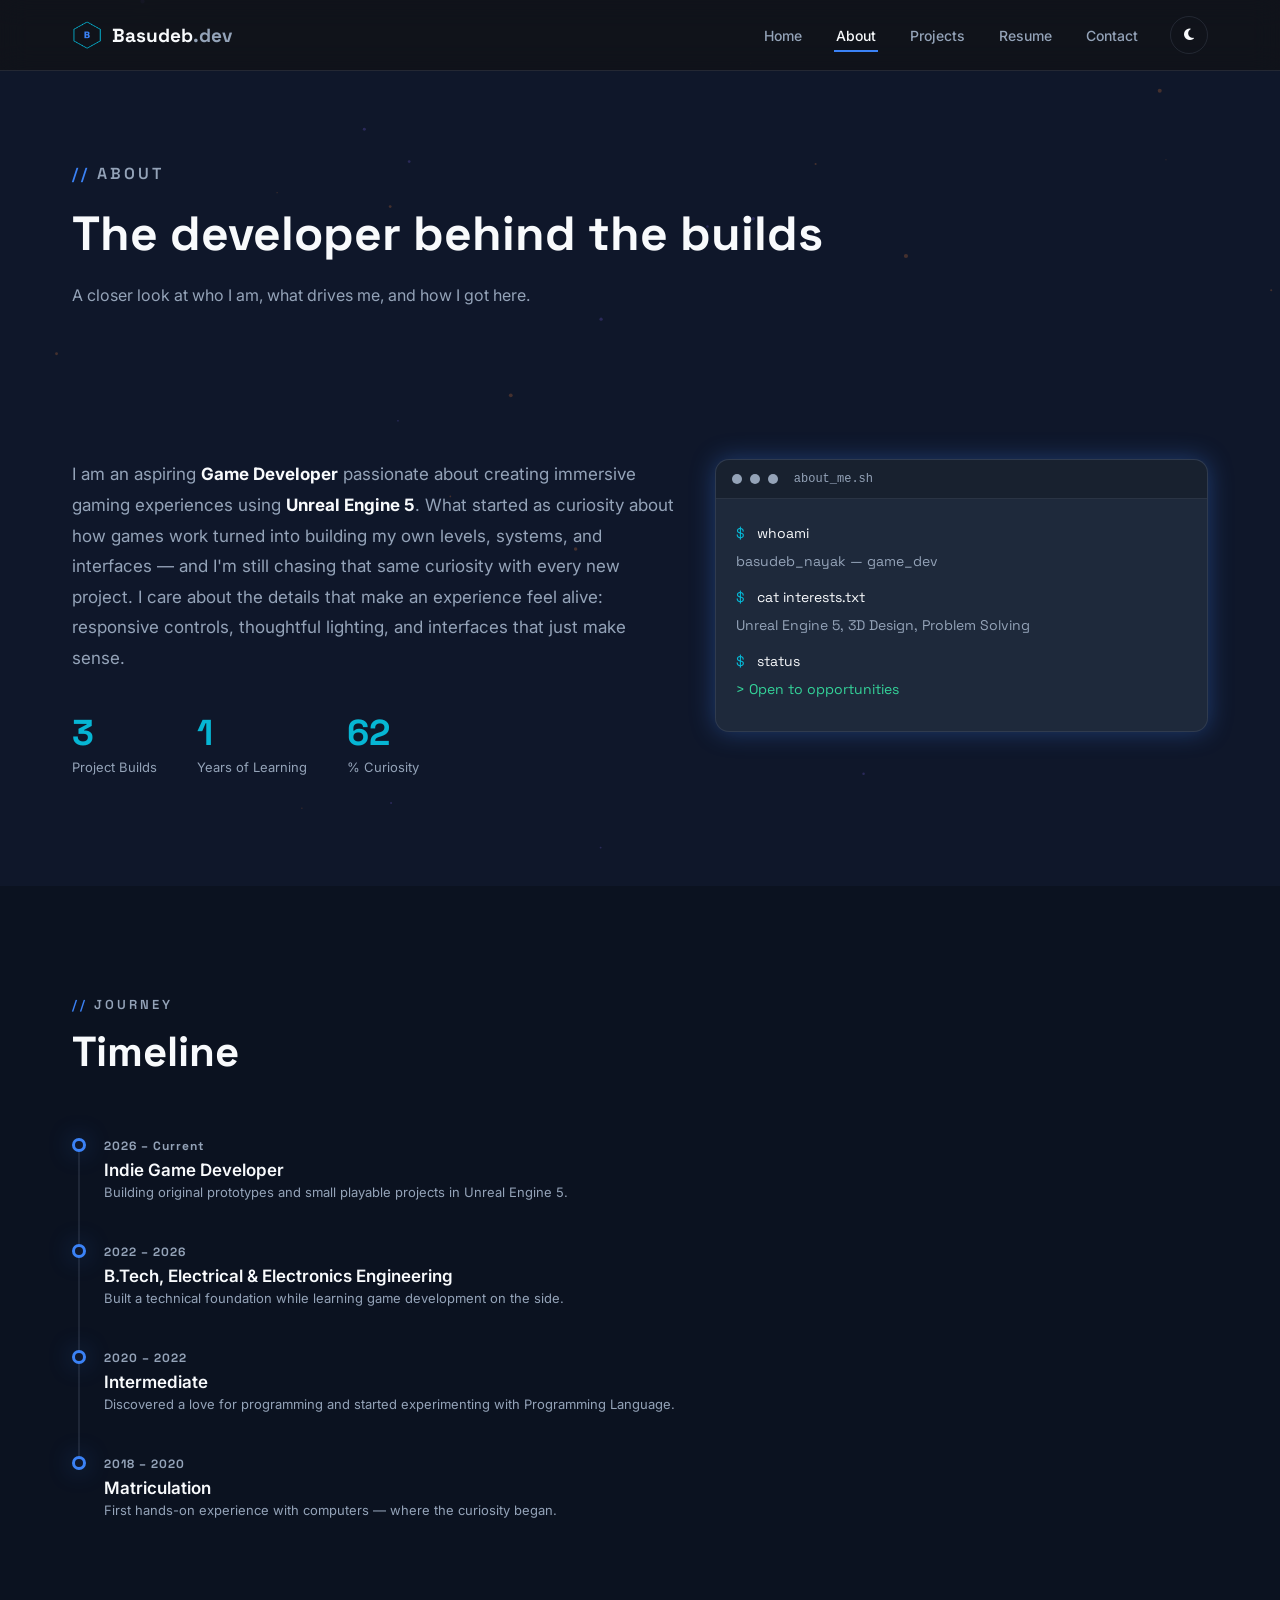
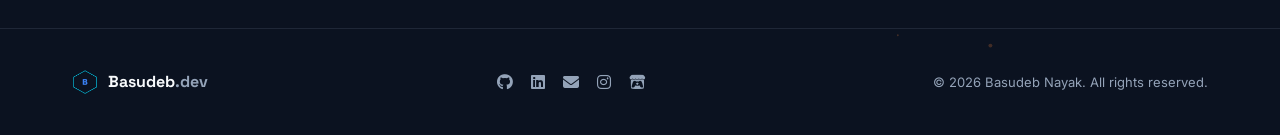
==== commit 7b0b5dd1: "Update about.html instead of <span class="t-dot"></span><span class="t-dot"></span><span class="t-d" ====
--- a/about.html
+++ b/about.html
@@ -88,7 +88,7 @@
           </div>
           <div class="about-terminal reveal">
             <div class="terminal-head">
-              <span class="t-dot"></span><span class="t-dot"></span><span class="t-dot"></span>
+              <span class="t-dot red"></span><span class="t-dot yellow"></span><span class="t-dot green"></span>
               <span class="t-title">about_me.sh</span>
             </div>
             <div class="terminal-body">
--- a/css/style.css
+++ b/css/style.css
@@ -4,7 +4,7 @@
    ========================================================== */
 
 :root {
-  /* Dark (default) theme — blue/cyan, matching the old site */
+  /* Dark  theme*/
   --bg: #0F172A;
   --bg-alt: #0B1220;
   --card: #1E293B;
@@ -25,7 +25,7 @@
   --radius-sm: 8px;
   --transition: 0.3s ease;
 }
-
+/* light  theme*/
 [data-theme="light"] {
   --bg: #F1F5F9;
   --bg-alt: #E2E8F0;
@@ -293,8 +293,8 @@
   white-space: nowrap;
 }
 .btn-primary {
-  background: var(--primary);
-  color: var(--invert-text);
+  background: linear-gradient(90deg, var(--primary), var(--accent));
+  color: #fff;
   box-shadow: var(--shadow-glow);
 }
 .btn-primary:hover { transform: translateY(-3px); box-shadow: 0 0 34px rgba(255, 138, 61, 0.45); }
@@ -349,14 +349,14 @@
   font-family: var(--font-display);
   font-size: 12px;
   letter-spacing: 2px;
-  color: var(--text-secondary);
+  color: var(--accent);
   text-shadow: 0 0 12px rgba(59, 130, 246, 0.6);
   margin-bottom: 28px;
 }
 .hero-eyebrow .dot {
   width: 8px; height: 8px;
   border-radius: 50%;
-  background: var(--primary);
+  background: var(--accent);
   box-shadow: var(--shadow-glow);
   animation: blink 1.6s ease-in-out infinite;
 }
@@ -436,7 +436,7 @@
   box-shadow: 0 8px 24px rgba(0,0,0,0.35);
   animation: float 4s ease-in-out infinite;
 }
-.hud-chip i { color: var(--text); }
+.hud-chip i { color: var(--accent); }
 .chip-1 { top: 6%; left: -8%; animation-delay: 0s; }
 .chip-2 { bottom: 12%; right: -10%; animation-delay: 1.2s; }
 .chip-3 { bottom: -4%; left: 4%; animation-delay: 2.2s; }
@@ -494,7 +494,7 @@
   font-family: var(--font-display);
   font-size: 36px;
   font-weight: 700;
-  color: var(--text);
+  color: var(--accent);
 }
 .stat-label { color: var(--text-secondary); font-size: 13px; }
 
@@ -515,16 +515,15 @@
 .t-title { margin-left: 8px; font-size: 12px; color: var(--text-secondary); font-family: monospace; }
 
 .terminal-body { padding: 20px; font-family: 'Space Grotesk', monospace; font-size: 14px; line-height: 2; }
-.terminal-body .prompt { color: var(--text); margin-right: 8px; }
+.terminal-body .prompt { color: var(--accent); margin-right: 8px; }
 .terminal-body .out { color: var(--text-secondary); margin-bottom: 8px; }
-.terminal-body .out.ok { color: var(--text); }
-
+.terminal-body .out.ok { color: #34d399; }
 /* ============== TIMELINE ============== */
 .timeline { position: relative; padding-left: 32px; }
 .timeline::before {
   content: '';
   position: absolute;
-  left: 6px; top: 6px; bottom: 6px;
+  left: 6px; top: 6px; bottom: 50px;
   width: 2px;
   background: var(--border);
 }
@@ -738,6 +737,7 @@
 .modal-actions { display: flex; gap: 12px; flex-wrap: wrap; margin-top: 24px; }
 
 /* ============== RESUME PAGE ============== */
+/* ============== RESUME download section  ============== */
 .resume-panel {
   background: var(--card);
   border: 1px solid var(--border);
@@ -756,11 +756,12 @@
 .resume-info h3 { font-family: var(--font-display); font-size: 18px; margin-bottom: 6px; }
 .resume-info p { color: var(--text-secondary); font-size: 14px; }
 .resume-actions { display: flex; gap: 12px; flex-wrap: wrap; }
-
+/* ============== RESUME VIEW SECTION ============== */
 .resume-doc {
   background: var(--card);
   border: 1px solid var(--border);
   border-radius: var(--radius);
+  box-shadow: var(--shadow-glow);
   padding: 40px;
 }
 .resume-doc-head { display: flex; justify-content: space-between; align-items: flex-start; flex-wrap: wrap; gap: 20px; margin-bottom: 36px; padding-bottom: 24px; border-bottom: 1px solid var(--border); }
@@ -781,10 +782,10 @@
 .resume-project { padding: 14px 0; border-bottom: 1px solid var(--border); }
 .resume-project:last-child { border-bottom: none; }
 .resume-project-title { font-weight: 600; font-size: 14px; margin-bottom: 2px; }
-.resume-project-sub { font-size: 12px; color: var(--accent); font-style: italic; margin-bottom: 8px; }
+.resume-project-sub { font-size: 12px; color: var(--accent); margin-bottom: 8px; }
 .resume-list { padding-left: 18px; list-style: disc; }
 .resume-list li { font-size: 13px; color: var(--text-secondary); line-height: 1.8; }
-.resume-list li a { color: var(--accent); text-decoration: underline; text-underline-offset: 2px; }
+.resume-list li a { color: var(--accent); font-style: italic; text-decoration: underline; text-underline-offset: 2px; }
 
 .resume-two-col { display: grid; grid-template-columns: 1fr 1fr; gap: 6px 24px; }
 .resume-two-col p { font-size: 13px; color: var(--text-secondary); }
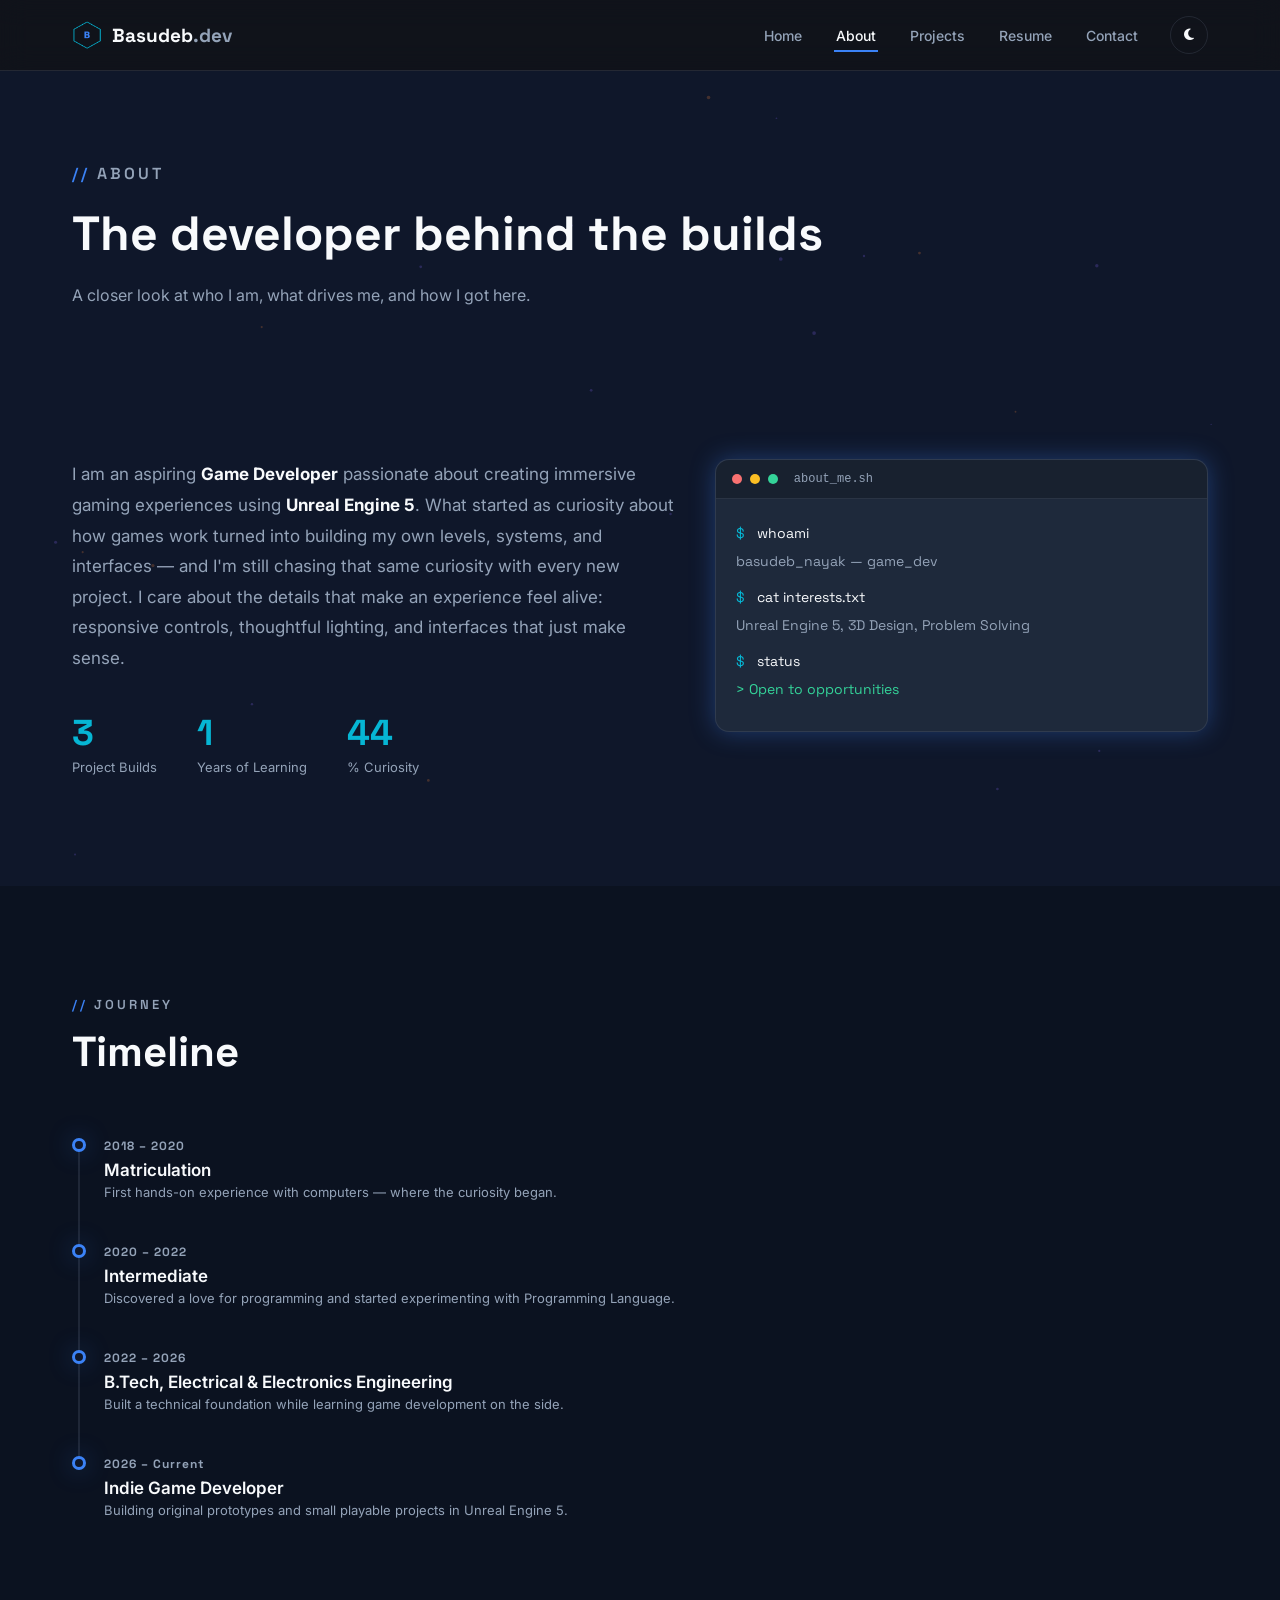
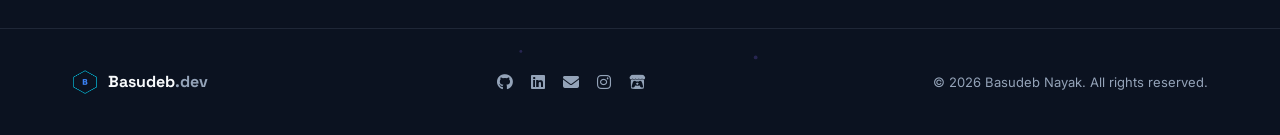
==== commit f83c8100: "Update about.html timeline recprocal" ====
--- a/about.html
+++ b/about.html
@@ -109,23 +109,15 @@
         <p class="section-eyebrow reveal">JOURNEY</p>
         <h2 class="section-title reveal">Timeline</h2>
 
-        <div class="timeline">
+        <div class="timeline">                    
           <div class="timeline-item reveal">
             <div class="timeline-dot"></div>
             <div class="timeline-content">
-              <span class="timeline-year">2026 – Current</span>
-              <h4>Indie Game Developer</h4>
-              <p>Building original prototypes and small playable projects in Unreal Engine 5.</p>
+              <span class="timeline-year">2018 – 2020</span>
+              <h4>Matriculation</h4>
+              <p>First hands-on experience with computers — where the curiosity began.</p>
             </div>
-          </div>
-          <div class="timeline-item reveal">
-            <div class="timeline-dot"></div>
-            <div class="timeline-content">
-              <span class="timeline-year">2022 – 2026</span>
-              <h4>B.Tech, Electrical &amp; Electronics Engineering</h4>
-              <p>Built a technical foundation while learning game development on the side.</p>
-            </div>
-          </div>
+          </div>                    
           <div class="timeline-item reveal">
             <div class="timeline-dot"></div>
             <div class="timeline-content">
@@ -137,9 +129,17 @@
           <div class="timeline-item reveal">
             <div class="timeline-dot"></div>
             <div class="timeline-content">
-              <span class="timeline-year">2018 – 2020</span>
-              <h4>Matriculation</h4>
-              <p>First hands-on experience with computers — where the curiosity began.</p>
+              <span class="timeline-year">2022 – 2026</span>
+              <h4>B.Tech, Electrical &amp; Electronics Engineering</h4>
+              <p>Built a technical foundation while learning game development on the side.</p>
+            </div>
+          </div>          
+           <div class="timeline-item reveal">
+            <div class="timeline-dot"></div>
+            <div class="timeline-content">
+              <span class="timeline-year">2026 – Current</span>
+              <h4>Indie Game Developer</h4>
+              <p>Building original prototypes and small playable projects in Unreal Engine 5.</p>
             </div>
           </div>
         </div>
--- a/css/style.css
+++ b/css/style.css
@@ -511,7 +511,10 @@
   background: rgba(0,0,0,0.2);
   border-bottom: 1px solid var(--border);
 }
-.t-dot { width: 10px; height: 10px; border-radius: 50%; background: var(--text-secondary); }
+.t-dot { width: 10px; height: 10px; border-radius: 50%; }
+.t-dot.red { background: #f87171; }
+.t-dot.yellow { background: #fbbf24; }
+.t-dot.green { background: #34d399; }
 .t-title { margin-left: 8px; font-size: 12px; color: var(--text-secondary); font-family: monospace; }
 
 .terminal-body { padding: 20px; font-family: 'Space Grotesk', monospace; font-size: 14px; line-height: 2; }
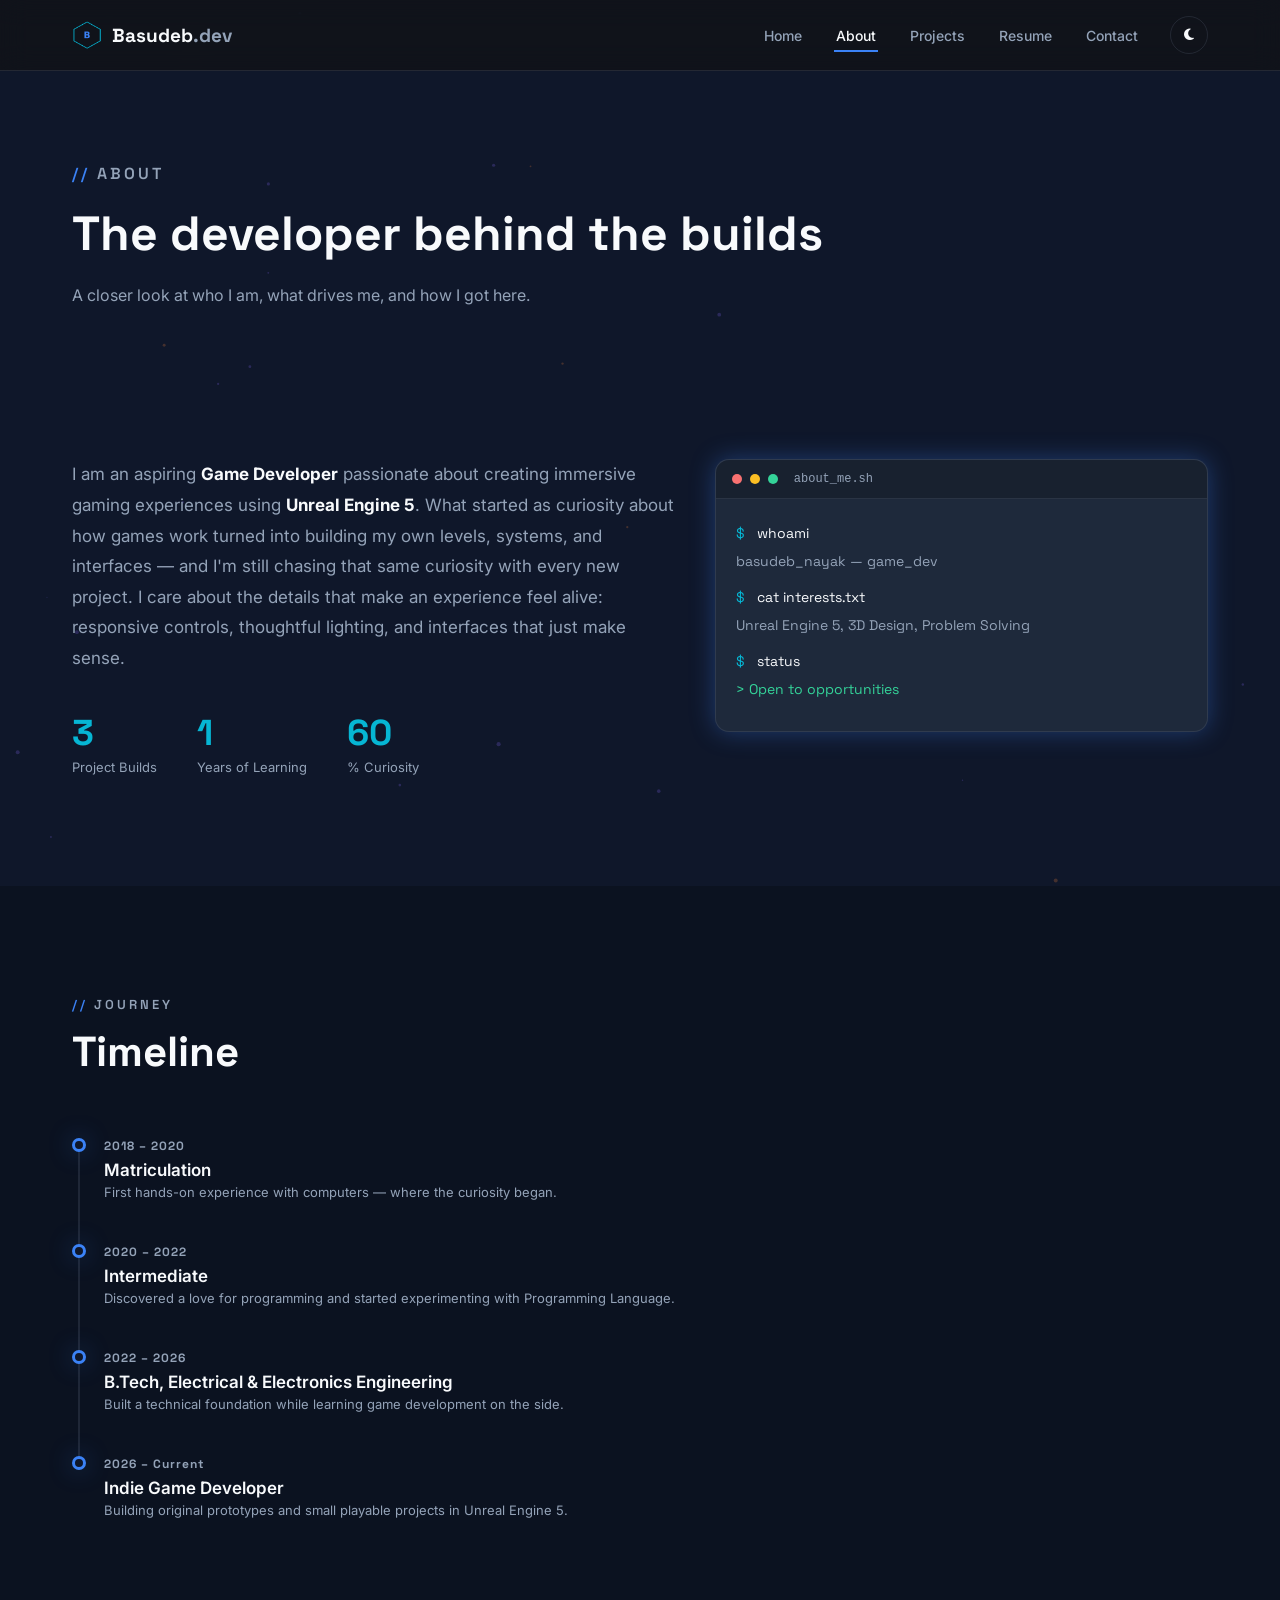
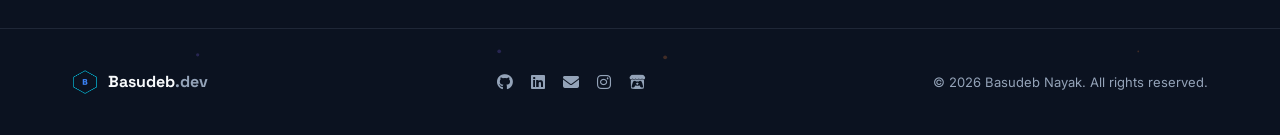
==== commit e098884b: "Update about.html contact footer" ====
--- a/about.html
+++ b/about.html
@@ -155,12 +155,12 @@
         <span>Basudeb<em>.dev</em></span>
       </div>
       <div class="footer-socials">
-        <a href="https://github.com/yourusername" target="_blank" rel="noopener" aria-label="GitHub"><i
+        <a href="https://github.com/BasudebNayak" target="_blank" rel="noopener" aria-label="GitHub"><i
             class="fa-brands fa-github"></i></a>
-        <a href="https://linkedin.com/in/yourusername" target="_blank" rel="noopener" aria-label="LinkedIn"><i
+        <a href="https://www.linkedin.com/in/basudeb-nayak-177616258/" target="_blank" rel="noopener" aria-label="LinkedIn"><i
             class="fa-brands fa-linkedin"></i></a>
-        <a href="mailto:your.email@example.com" aria-label="Email"><i class="fa-solid fa-envelope"></i></a>
-        <a href="https://instagram.com/yourusername" target="_blank" rel="noopener" aria-label="Instagram"><i
+        <a href="mailto:basudebnayak1604@gmail.com" aria-label="Email"><i class="fa-solid fa-envelope"></i></a>
+        <a href="https://www.instagram.com/theycallmebasu_/" target="_blank" rel="noopener" aria-label="Instagram"><i
             class="fa-brands fa-instagram"></i></a>
         <a href="https://yourusername.itch.io" target="_blank" rel="noopener" aria-label="itch.io"><i
             class="fa-brands fa-itch-io"></i></a>
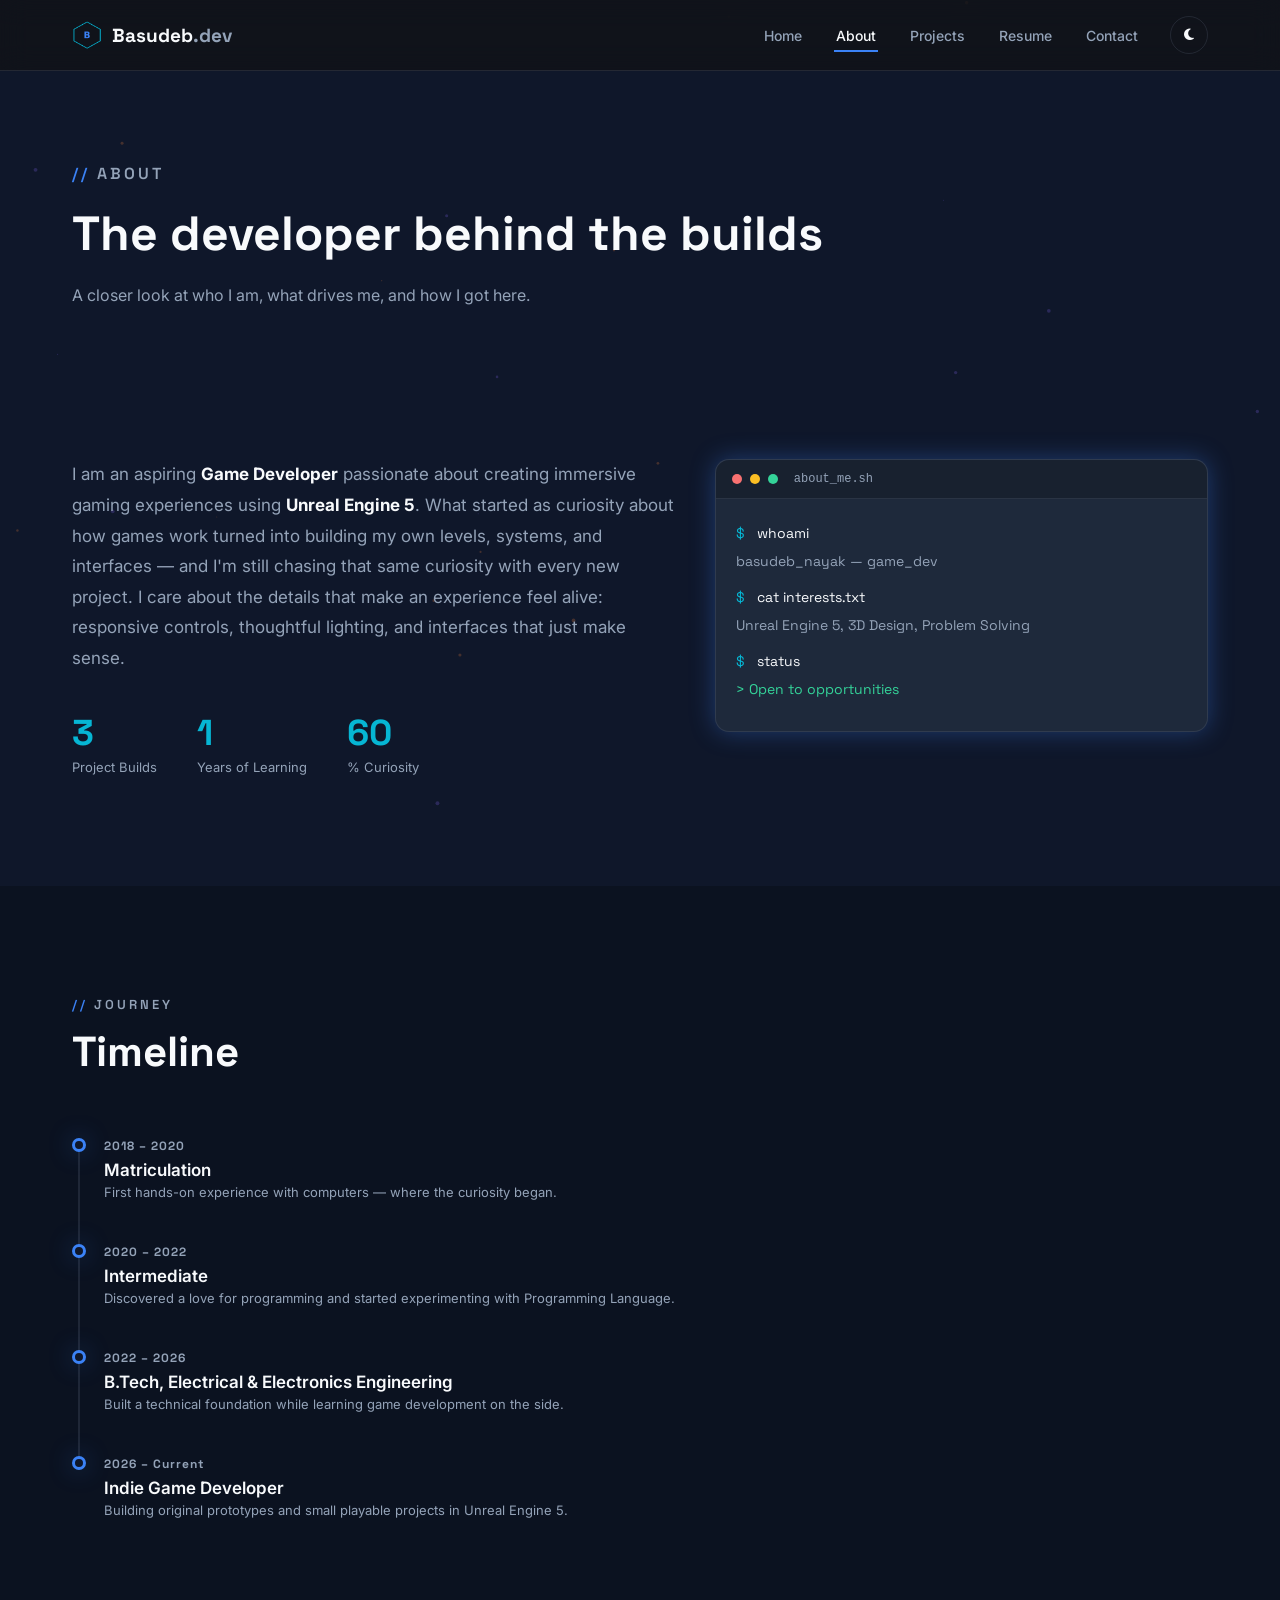
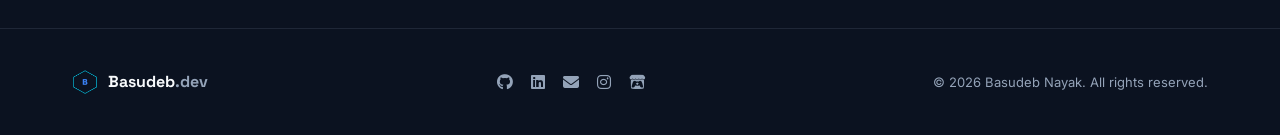
==== commit bf2b0746: "Update about.html itch link added" ====
--- a/about.html
+++ b/about.html
@@ -162,7 +162,7 @@
         <a href="mailto:basudebnayak1604@gmail.com" aria-label="Email"><i class="fa-solid fa-envelope"></i></a>
         <a href="https://www.instagram.com/theycallmebasu_/" target="_blank" rel="noopener" aria-label="Instagram"><i
             class="fa-brands fa-instagram"></i></a>
-        <a href="https://yourusername.itch.io" target="_blank" rel="noopener" aria-label="itch.io"><i
+        <a href="https://basudebnayak.itch.io/" target="_blank" rel="noopener" aria-label="itch.io"><i
             class="fa-brands fa-itch-io"></i></a>
       </div>
       <p class="footer-copy">&copy; <span id="year"></span> Basudeb Nayak. All rights reserved.</p>
